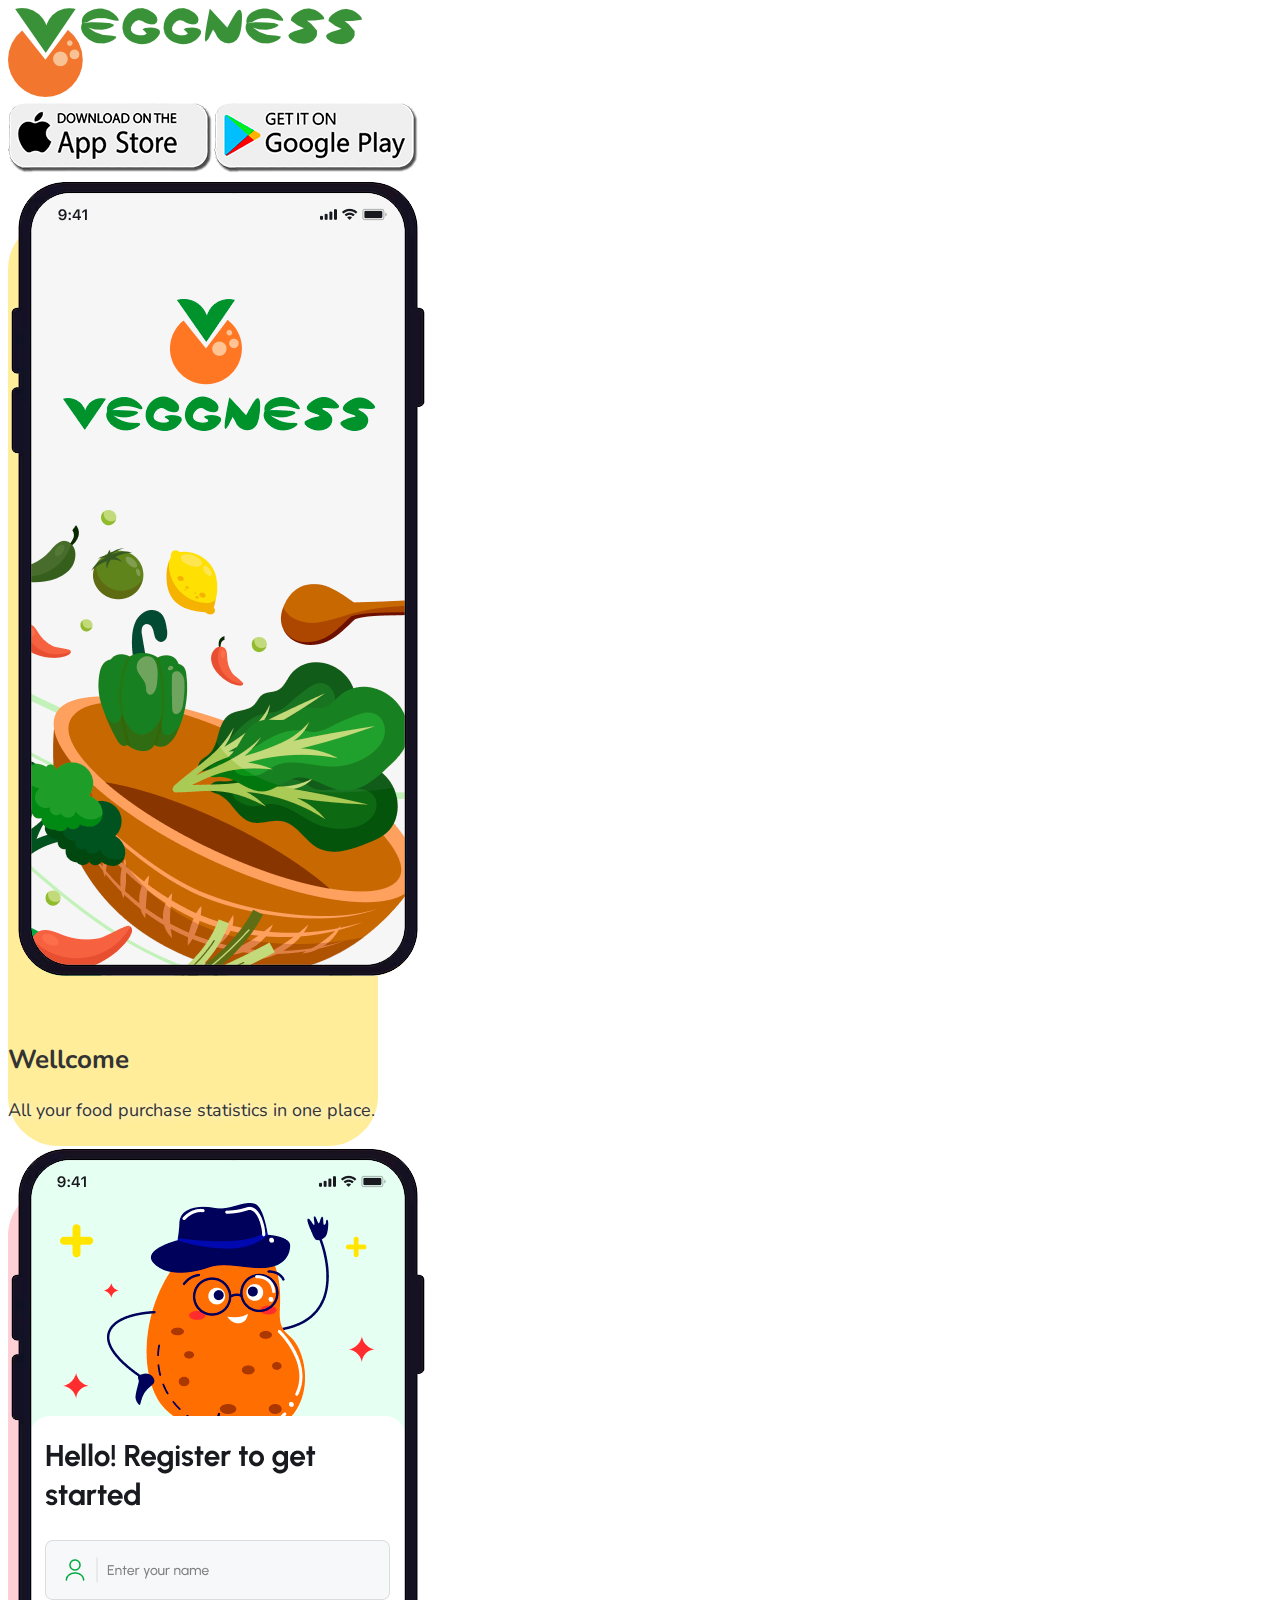
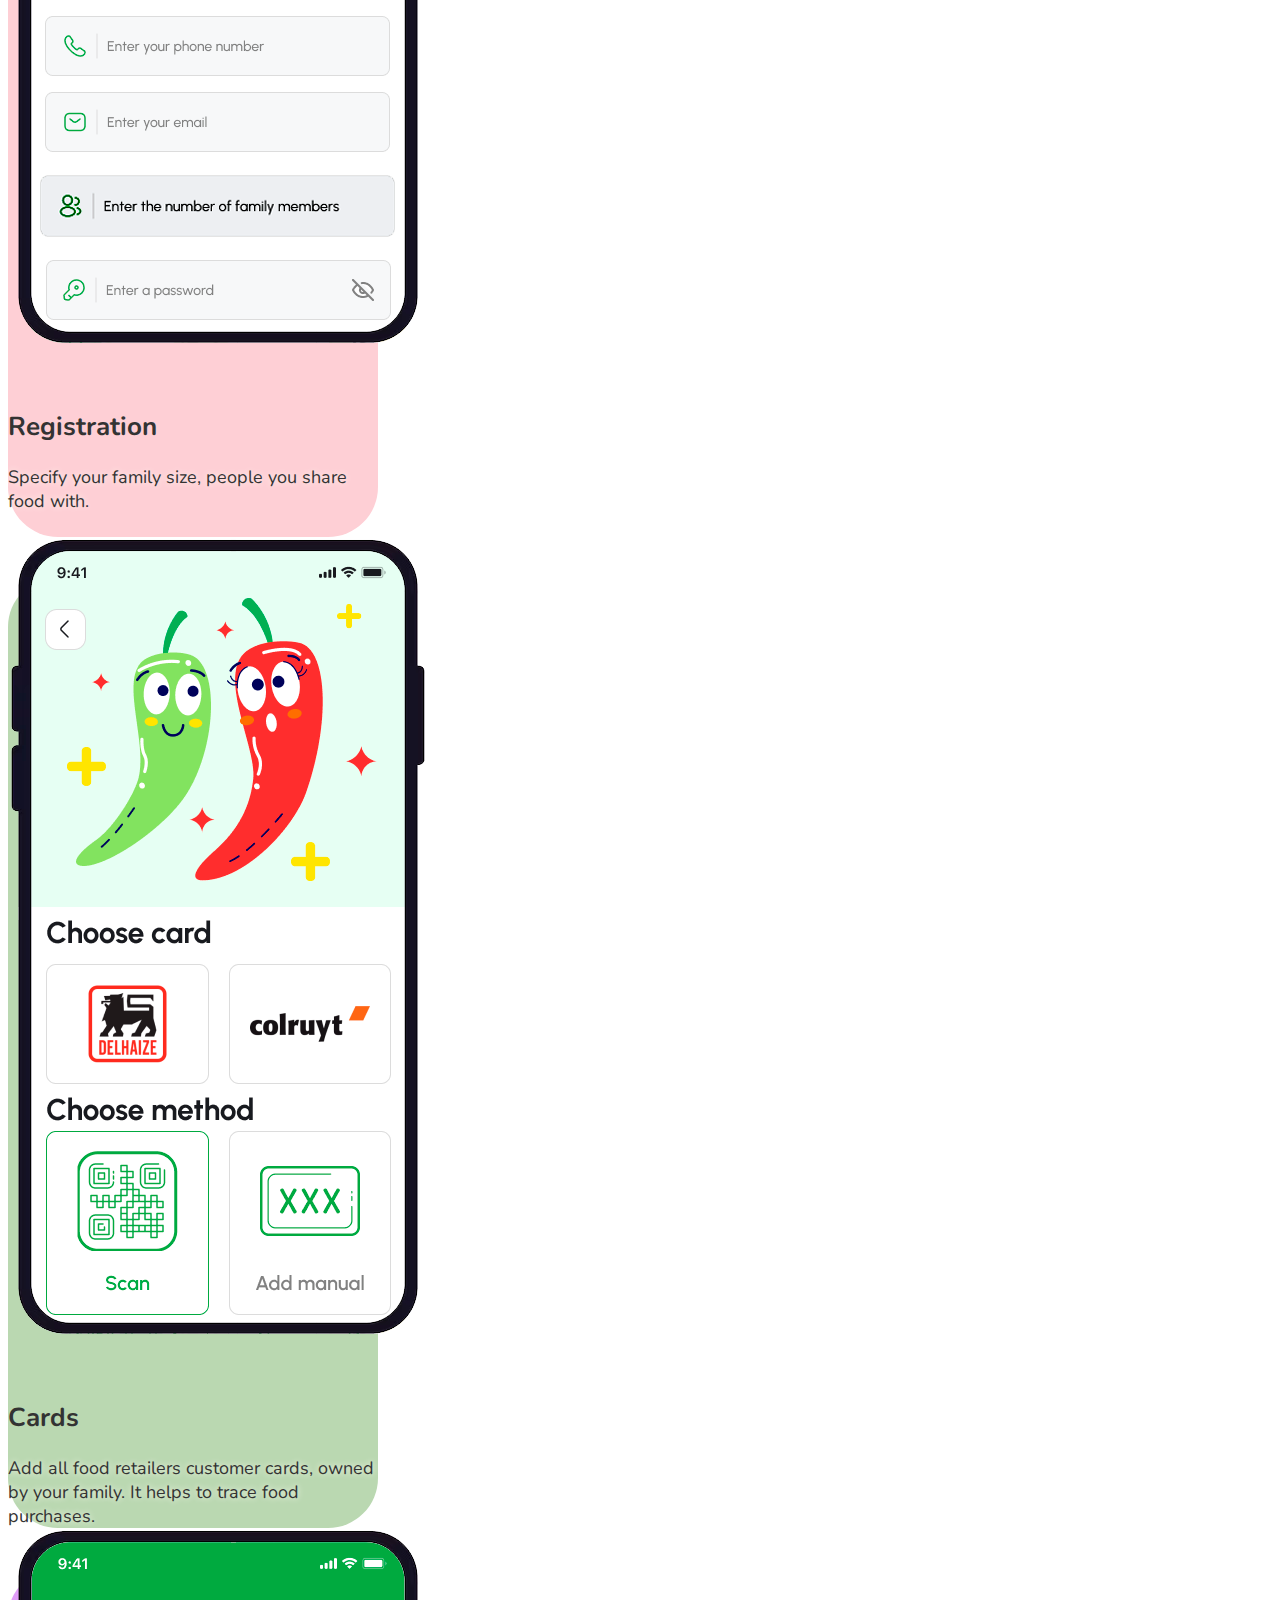
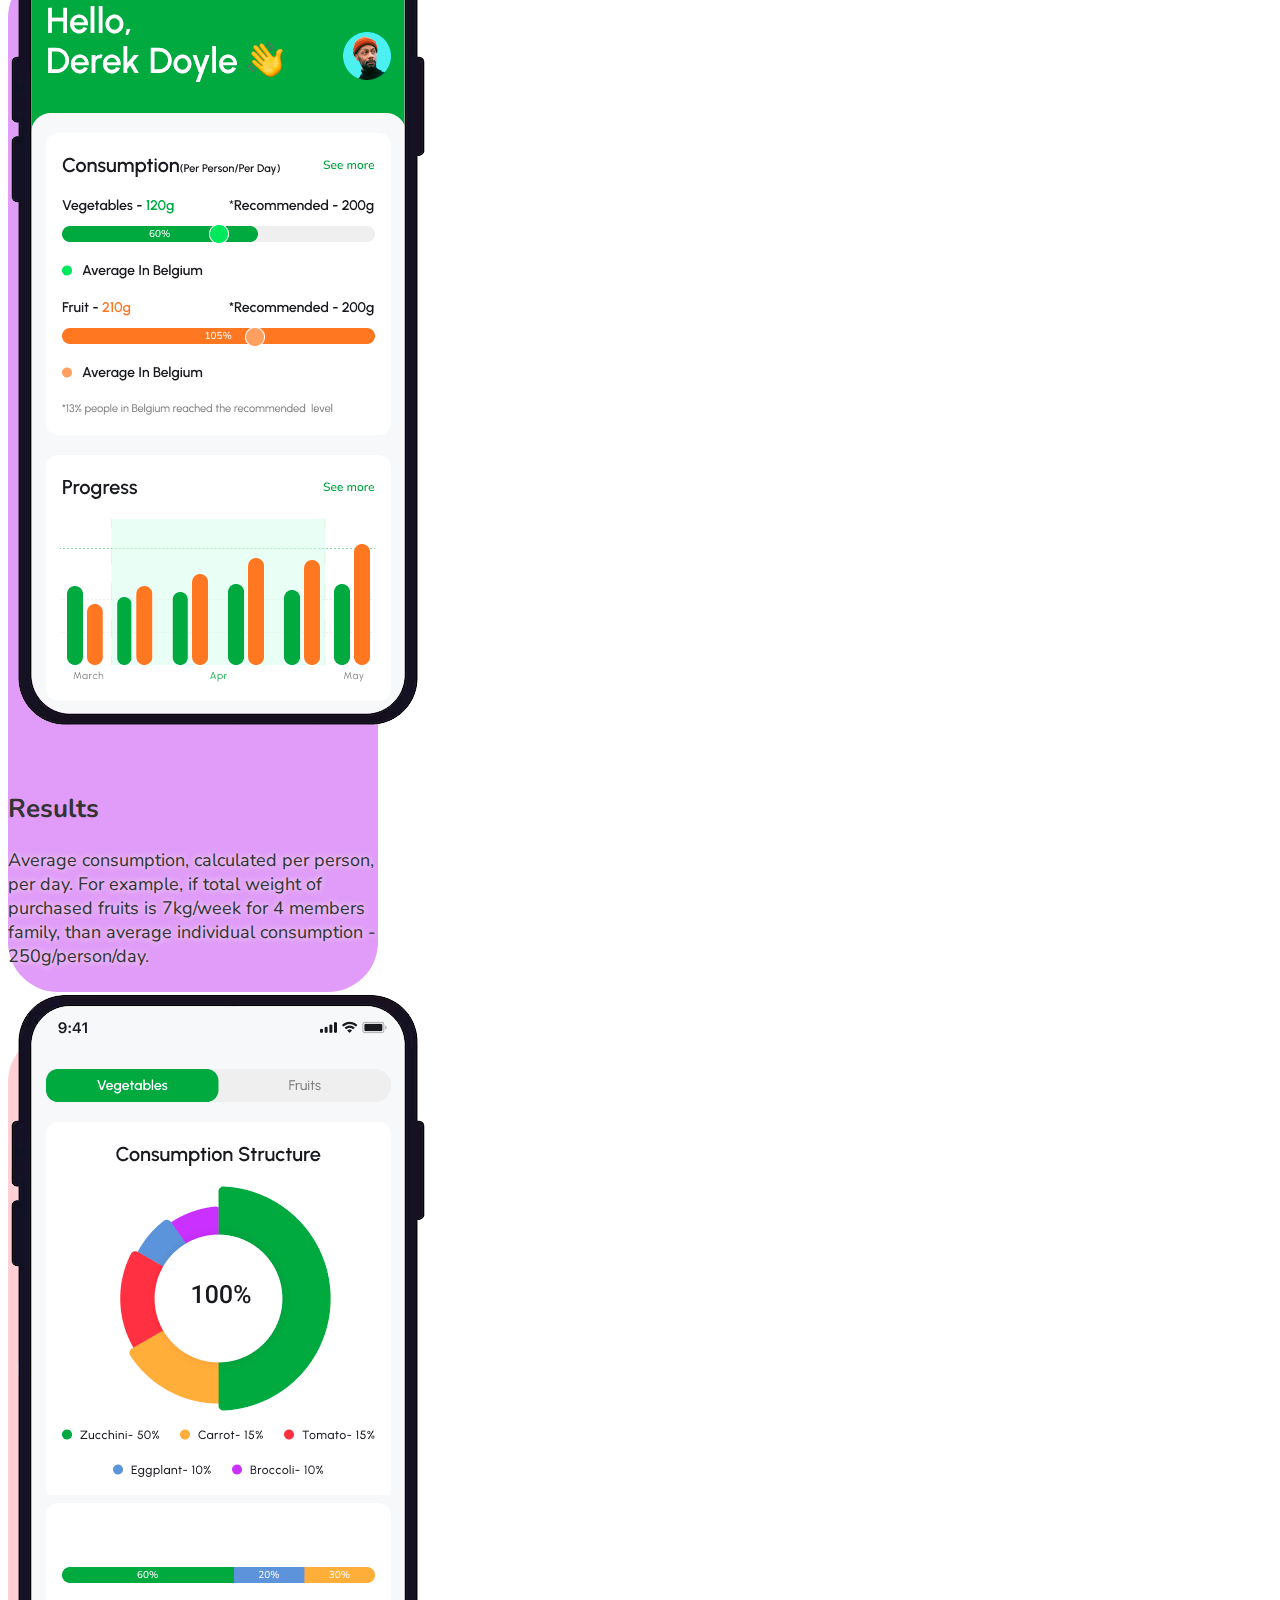
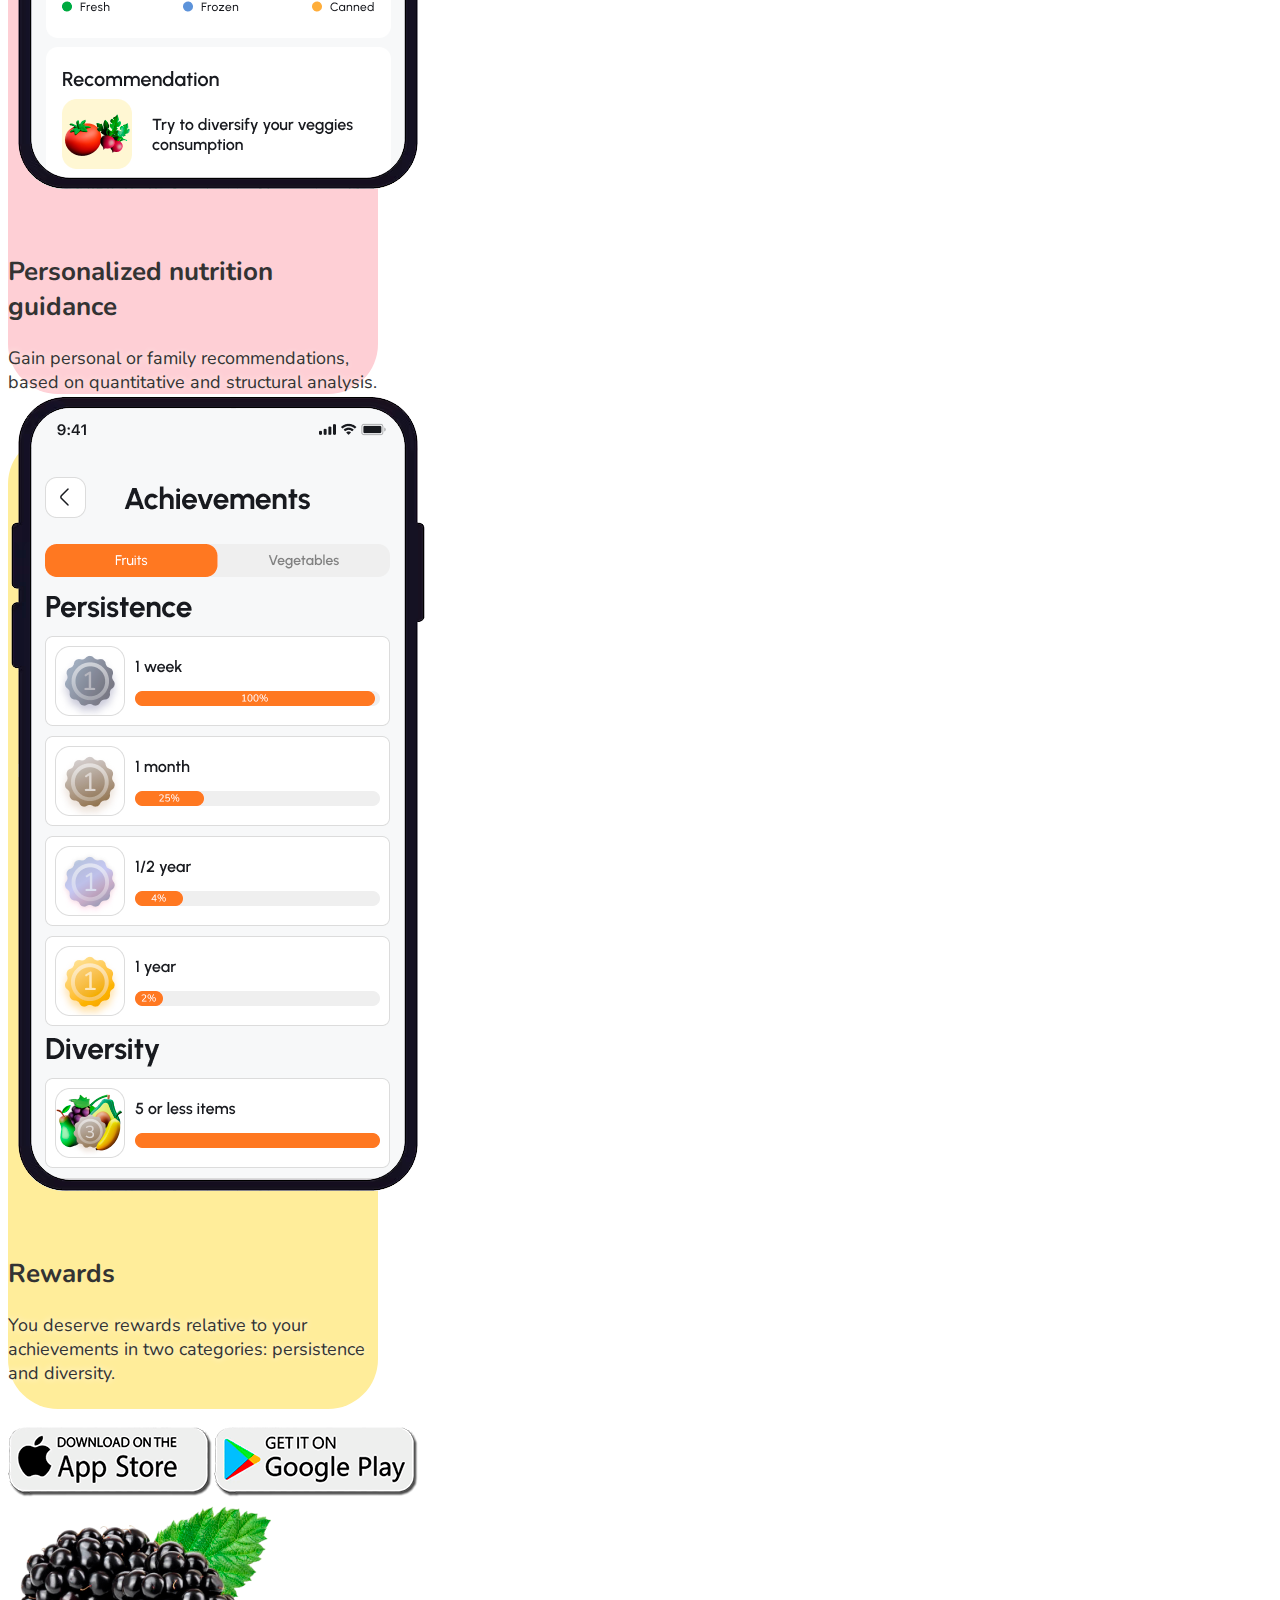
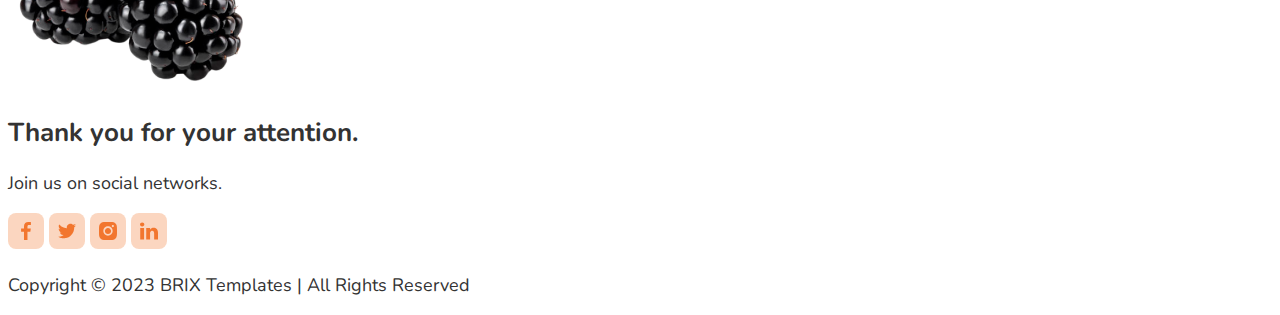
==== pages/application.html @ 11924442 "new images in app-page" ====
<!DOCTYPE html>
<html lang="en">

<head>
	<meta charset="utf-8">
	<meta http-equiv="X-UA-Compatible" content="IE=edge">
	<meta name="viewport" content="width=device-width, initial-scale=1.0">

	<title>FRUKTAL</title>

	<link href="https://cdn.jsdelivr.net/npm/bootstrap@5.2.3/dist/css/bootstrap.min.css" rel="stylesheet"
		integrity="sha384-rbsA2VBKQhggwzxH7pPCaAqO46MgnOM80zW1RWuH61DGLwZJEdK2Kadq2F9CUG65" crossorigin="anonymous">
	<link rel="stylesheet" type="text/css" href="../css/main.css">

	<link href="https://fonts.googleapis.com/css?family=Nunito" rel="stylesheet">
	<link href="https://fonts.googleapis.com/css2?family=Nunito:wght@400;700;800&display=swap" rel="stylesheet">

	<link type="Image/x-icon" href="../images/favicon.ico" rel="icon">
	<link rel="apple-touch-icon" sizes="57x57" href="images/appleTouchIcon/apple-touch-icon-57x57.png">
	<link rel="apple-touch-icon" sizes="60x60" href="images/appleTouchIcon/apple-touch-icon-60x60.png">
	<link rel="apple-touch-icon" sizes="72x72" href="images/appleTouchIcon/apple-touch-icon-72x72.png">
	<link rel="apple-touch-icon" sizes="76x76" href="images/appleTouchIcon/apple-touch-icon-76x76.png">
	<link rel="apple-touch-icon" sizes="114x114" href="images/appleTouchIcon/apple-touch-icon-114x114.png">
	<link rel="apple-touch-icon" sizes="120x120" href="images/appleTouchIcon/apple-touch-icon-120x120.png">
	<link rel="apple-touch-icon" sizes="144x144" href="images/appleTouchIcon/apple-touch-icon-144x144.png">
	<link rel="apple-touch-icon" sizes="152x152" href="images/appleTouchIcon/apple-touch-icon-152x152.png">

</head>

<body>
	<div class="container-xl text-center">
		<div class=" mt-3 mb-5">
			<div class="col-xs-12 col-md-6 offset-md-3">
				<img src="../images/0/LogoP.png" alt="VEGGNESS">
			</div>
		</div>
		<div class="container text-center my-3">
			<a href="#">
			  <picture>
				<img src="../images/7_yellow/link buttons_410.png" class="img-fluid" alt="fruktal">
			  </picture>
			</a>
		</div>
		<div class="d-block">
			<div class="row text-center justify-content-center">
			  <div class="col-md-12 col-xl-6">
				<div class="slide1 slidesSettings justify-content-center container-fluid slidesblockOffsetDown">
				  <img src="../images/13_appScreenshots/01_Title_420x800.png" class="img-fluid slideImgOffsetUp" alt="">
				  <h2><br>Wellcome</h2>
				  <p class="smallTextOnSlide">All your food purchase statistics in one place.<br>&nbsp;</p>
				</div>
			  </div>
			  <div class="col-md-12 col-xl-6">
				<div class="slide2 slidesSettings justify-content-center container-fluid slidesblockOffsetDown">
				  <img src="../images/13_appScreenshots/05_Register_420x800.png" class="img-fluid slideImgOffsetUp" alt="">
				  <h2><br>Registration</h2>
				  <p class="smallTextOnSlide">Specify your family size, people you share food with.<br>&nbsp;</p>
				</div>
			  </div>
			  <div class="col-md-12 col-xl-6">
				<div class="slide2a slidesSettings justify-content-center container-fluid slidesblockOffsetDown">
				  <img src="../images/13_appScreenshots/07_Choose_card_420x800.png" class="img-fluid slideImgOffsetUp" alt="">
				  <h2><br>Cards</h2>
				  <p class="smallTextOnSlide">Add all food retailers customer cards, owned by your family. It helps to trace food purchases.</p>
				</div>
			  </div>
			  <div class="col-md-12 col-xl-6">
				<div class="slide3 slidesSettings justify-content-center container-fluid slidesblockOffsetDown">
				  <img src="../images/13_appScreenshots/02_Main_420x800.png" class="img-fluid slideImgOffsetUp" alt="">
				  <h2><br>Results</h2>
				  <p class="smallTextOnSlide">Average consumption, calculated per person, per day. For example, if total weight of purchased fruits is 7kg/week for 4 members family, than average individual consumption - 250g/person/day.<br>&nbsp;</p>
				</div>
			  </div>
			  <div class="col-md-12 col-xl-6">
				<div class="slide2 slidesSettings justify-content-center container-fluid slidesblockOffsetDown">
				  <img src="../images/13_appScreenshots/08_Structure_420x800.png" class="img-fluid slideImgOffsetUp" alt="">
				  <h2><br>Personalized nutrition guidance</h2>
				  <p class="smallTextOnSlide">Gain personal or family recommendations, based on quantitative and structural analysis.</p>
				</div>
			  </div>
			  <div class="col-md-12 col-xl-6">
				<div class="slide1 slidesSettings justify-content-center container-fluid slidesblockOffsetDown">
				  <img src="../images/13_appScreenshots/09_Achievments_420x800.png" class="img-fluid slideImgOffsetUp" alt="">
				  <h2><br>Rewards</h2>
				  <p class="smallTextOnSlide">You deserve rewards relative to your achievements in two categories: persistence and diversity.<br>&nbsp;</p>
				</div>
			  </div>
			</div>
		</div>

		<div class="container text-center my-5">
			<a href="#">
			  <picture>
				<img src="../images/7_yellow/link buttons_410.png" class="img-fluid" alt="fruktal">
			  </picture>
			</a>
		</div>
        
		<div class="row m-5">
			<div class="col-xs-12 col-md-3 offset-md-2 text-md-end">
				<img src="../images/2/slide_3.png" class="img-fluid" alt="">
			</div>
			<div class="col-xs-12 col-md-7 text-md-start">
				<div class="my-2">
					<h2>Thank you for your attention.</h2>
				</div>
				<p>Join us on social networks.</p>
				<div class="d-grid gap-4 d-flex">
					<a href="#"> <img src="../images/footer/socialMediaIcons/Facebook.svg" alt="Facebook"></a>
					<a href="#"> <img src="../images/footer/socialMediaIcons/Twitter.svg" alt="Twitter"></a>
					<a href="#"> <img src="../images/footer/socialMediaIcons/Instagram.svg" alt="Instagram"></a>
					<a href="#"> <img src="../images/footer/socialMediaIcons/LinkedIn.svg" alt="LinkedIn"></a>
				</div>
			</div>
		</div>

		<footer class="border-top">
			<p class="text-muted mt-3">Copyright&nbsp;&copy;&nbsp;2023&nbsp;BRIX&nbsp;Templates |
				All&nbsp;Rights&nbsp;Reserved</p>
		</footer>

	</div>
	<script src="https://cdn.jsdelivr.net/npm/bootstrap@5.2.3/dist/js/bootstrap.bundle.min.js"
		integrity="sha384-kenU1KFdBIe4zVF0s0G1M5b4hcpxyD9F7jL+jjXkk+Q2h455rYXK/7HAuoJl+0I4"
		crossorigin="anonymous"></script>
</body>

</html>
---- css/main.css ----
:root {
    --backg-color: #FFFFFF; /*#FAF8EE*/
    --orang-color: #F2762E;
    --black-color: #242426;
    --white-color: #FFFFFF;
    --green-color: #399238;
    --muted-color: #333333;
}

BODY {
    color: var(--muted-color);
    font-family: 'Nunito', sans-serif;
    font-weight: 400;
    font-size: 18px;
    background-color: var(--backg-color);
    -webkit-font-smoothing: antialiased;
    -webkit-overflow-scrolling: touch;
}


.anchorBlock {
    height: 70px;
}

.navbar-toggler,
.navbar-toggler:active.focus,
.navbar-toggler:active:focus,
.navbar-toggler:focus {
    border: 0;
    outline: 0 !important;
    outline-color: transparent !important;
    outline-width: 0 !important;
    outline-style: none !important;
    box-shadow: 0 0 0 0 rgba(0, 123, 255, 0) !important;
}

.navbar-nav,
.container-fluid {
    align-items: center;
}

.nav-link {
    margin: 0px 10px;
}

.btn-mainMenu {
    margin-top: 8px;
    font-weight: 700;
    font-size: 18px;
    line-height: 30px;
    color: var(--white-color);
    width: 90px;
    height: 42px;
    background-color: var(--orang-color);
    border: 0;
    box-shadow: 0px 4px 4px rgba(0, 0, 0, 0.25);
    border-radius: 34px;
}

.btn-orangLight {
    font-weight: 700;
    font-size: 18px;
    line-height: 36px;
    color: var(--white-color);
    width: 116px;
    height: 48px;
    background-color: var(--orang-color);
    border: 0;
    box-shadow: 0px 4px 25px rgba(242, 118, 46, 0.5);
    border-radius: 34px;
}

.btn-orangLight:hover,
.btn-orangLight:focus,
.btn-mainMenu:hover,
.btn-mainMenu:focus {
    color: var(--black-color);
    background-color: var(--orang-color);
}

.whiteGradient {
    background-color: var(--backg-color);
    background: linear-gradient(to top, var(--backg-color) 0%, var(--white-color) 60%, var(--backg-color) 100%);
}

h1 {
    font-size: 35px;
    font-weight: 700;
    line-height: 100%;
    text-shadow: 0px 4px 4px rgba(0, 0, 0, 0.25);
}

@media (min-width: 576px) {
    h1 {
        font-size: 60px;
    }
}

h2 {
    width: 100%;
    font-weight: 700;
    font-size: 26px;
}

.size_h2 {
    width: 100%;
    font-weight: 700;
    font-size: 26px;
}

.slide1 {
    background-color: #ffed9a;
}

.slide2 {
    background-color: #fecfd5;
}

.slide2a {
    background-color: #bad8b1;
}

.slide3 {
    background-color: #e09cf8;
}

.slidesSettings {
    width: 370px;
    border-radius: 50px;
}

.slideImgOffsetUp {
    margin-top: -40px;
}

.slidesblockOffsetDown {
    margin-top: 40px;
}

.minMargin {
    margin-top: -10px;
}

.carousel-caption {
    font-weight: 700;
    font-size: 14px;

    line-height: 100%;
    color: var(--black-color);
    padding-top: 186px;
}

.orang {
    font-size: 36px;
    font-weight: 700;
    color: var(--orang-color);
    text-shadow: none;
}

@media (min-width: 1200px) {
    .orang {
        font-size: 28px;
    }

    #blockWithPersents {
        background-image: url(../images/3/leaf_shadow.png);
        background-repeat: no-repeat;
    }
}

.white {
    color: var(--white-color);
}

.bullet {
    font-size: 26px !important;
}

#green-txt {
    
    color: var(--white-color);
    background-color: var(--green-color); 
    
    border-radius: 40px;
    margin-left: 2px;
    margin-right: 2px;
    padding-left: 20px;
}

.green_imgMoveUp {
    margin-top: -70px;
}

.topOffset_bigPlate {
    margin-top: -90px;
}

#yellow-block {
    color: var(--white-color);
    background-color: var(--orang-color);
    border-radius: 40px;
    margin-left: 2px;
    margin-right: 2px;
    margin-top: 100px;
}

.yellow_imgMoveUp {
    margin-top: -100px;
}

.startHDG {
    margin-left: -50px;
}

.spaceHDG {
    padding-left: 52px;
}

.orangText {
    color: var(--orang-color);
}

.accordion-item {

    background-color: var(--backg-color) !important;
}

.accordion-body {
    border-bottom-left-radius: 35px !important;
    border-bottom-right-radius: 35px !important;
    background-color: var(--orang-color) !important;
    border: none;
}

.s-btn {
    border-top-left-radius: 35px !important;
    border-top-right-radius: 35px !important;
    background-color: var(--orang-color) !important;
}

.s-btn.collapsed {
    border-bottom-left-radius: 35px !important;
    border-bottom-right-radius: 35px !important;
    background-color: var(--backg-color) !important;
    color: rgba(0, 0, 0, 0.25) !important;
    border: 2px solid !important;
    border-color: var(--orang-color) !important;
}

.s-btn.collapsed>p {
    color: var(--black-color) !important;
}

.s-btn.active {
    border-color: var(--orang-color) !important;
}

.accordion-button:not(.collapsed)::after {
    width: 60px;
    height: 60px;
    background-image: url(../images/10_question/minus.png);
    background-size: 60px;
}

.accordion-button.collapsed::after {
    width: 60px;
    height: 60px;
    background-image: url(../images/10_question/plus.png);
    background-size: 60px;
}

.accordion {
    --bs-accordion-border-color: var(--orang-color);
    --bs-accordion-btn-focus-box-shadow: 0 0 0 0 rgba(13, 110, 253, 0.25);
    color: var(--white-color) !important;
}

.modal-content {
    background-color: var(--backg-color);
}

.smallTextOnSlide {
    text-shadow: 0px 0px 6px rgb(250, 248, 238);
}

figcaption {
    color: var(--backg-color);
}
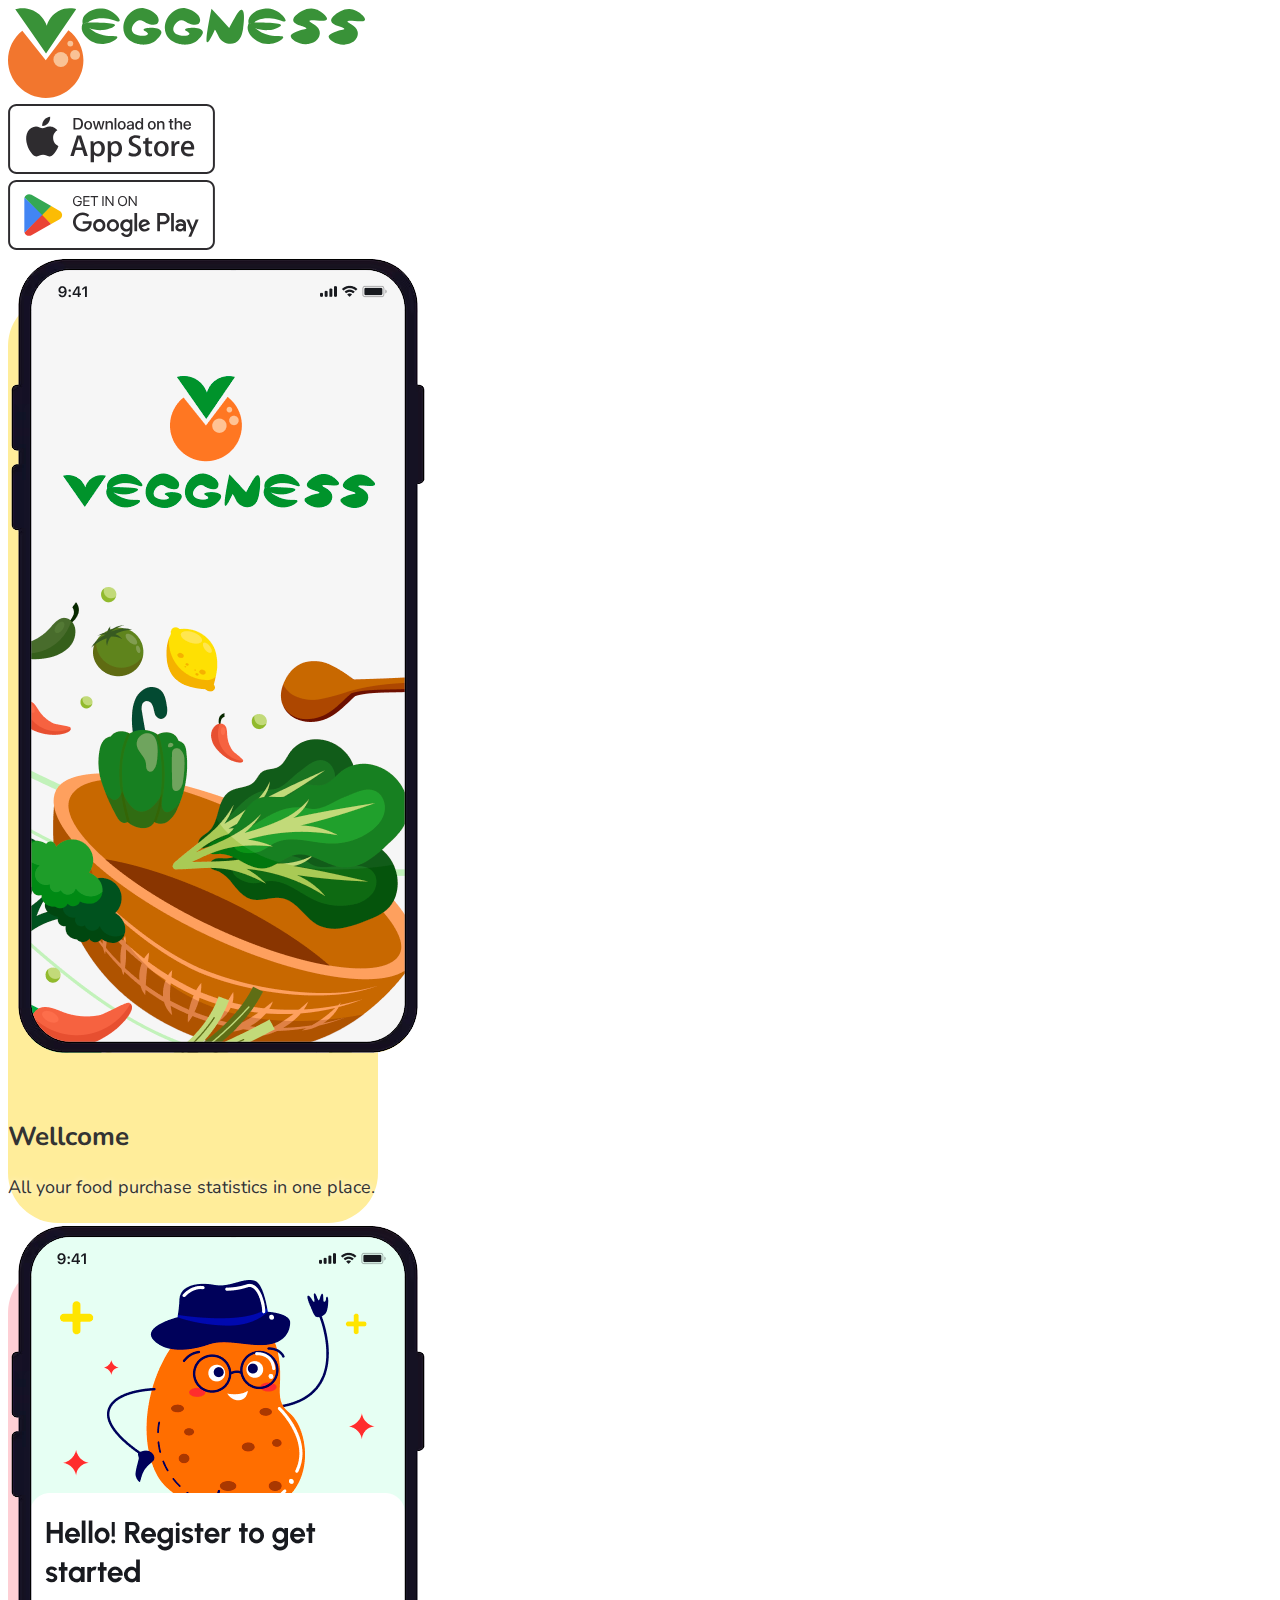
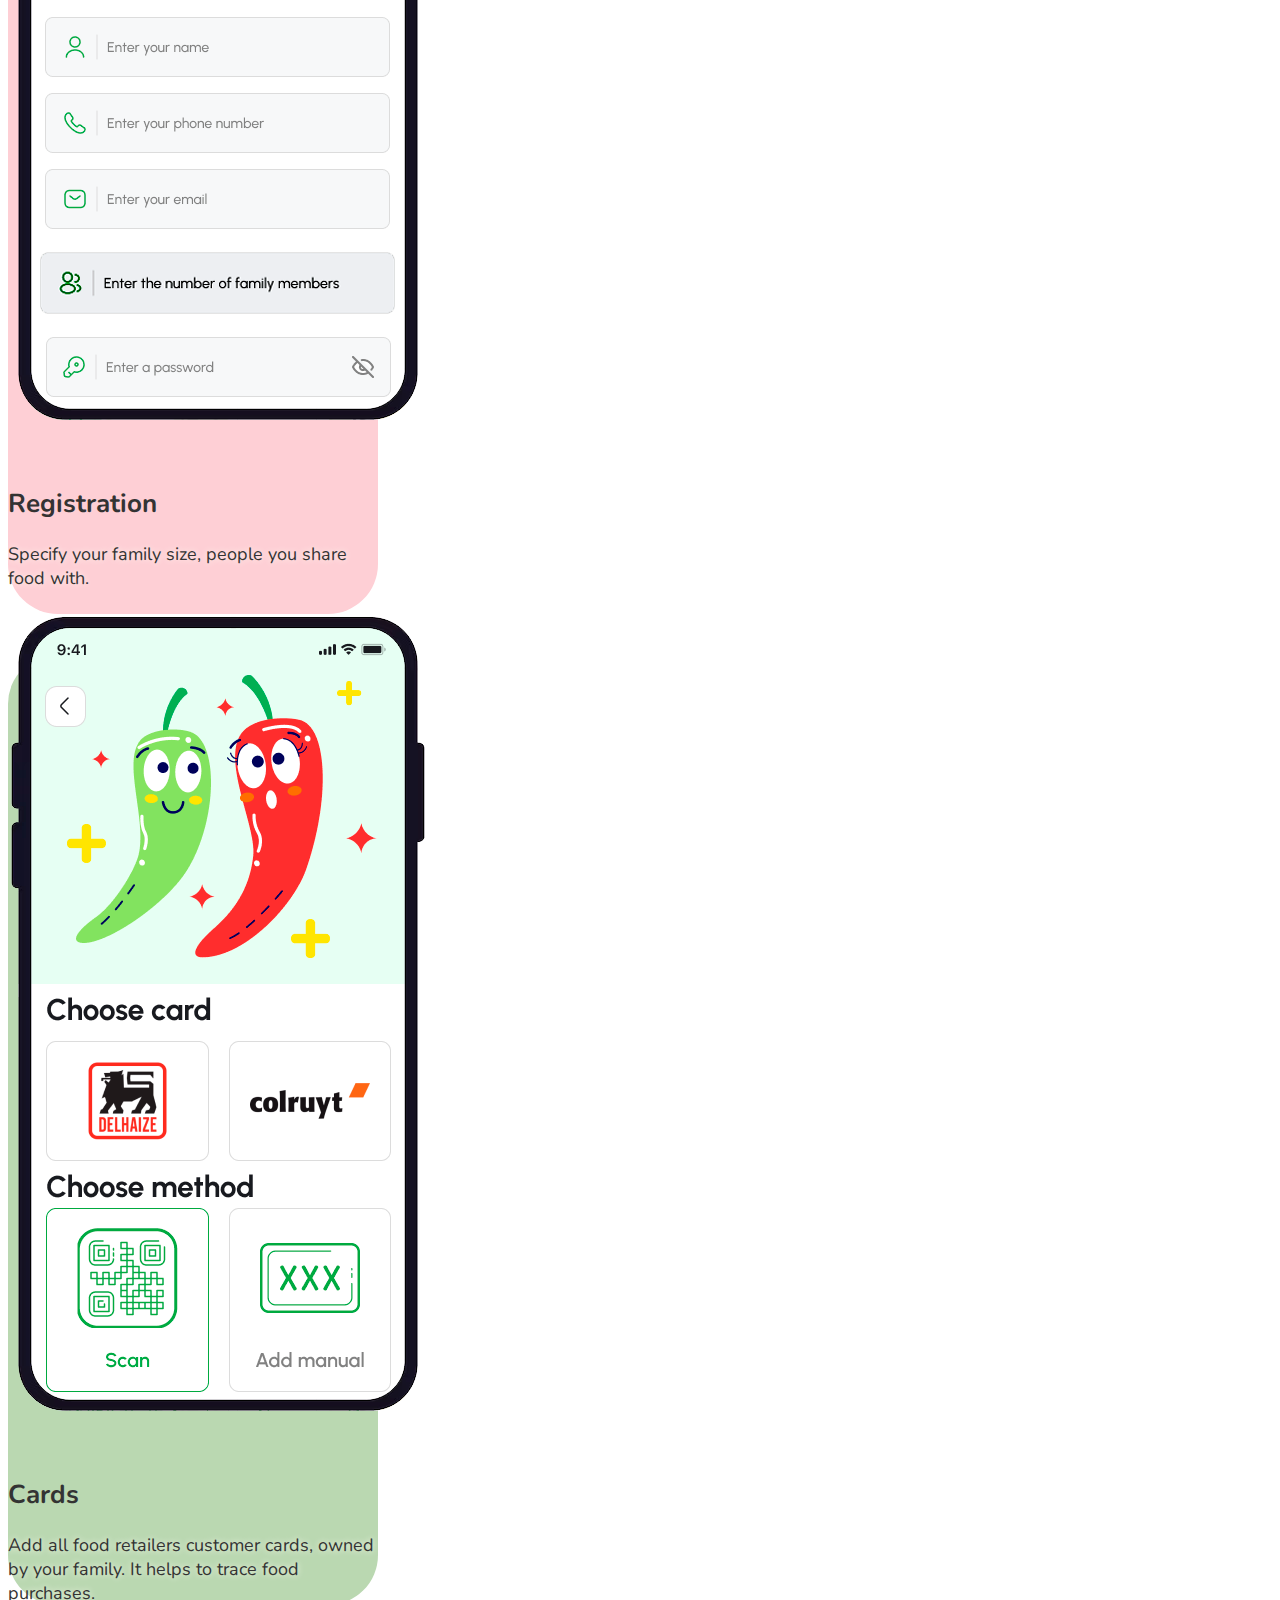
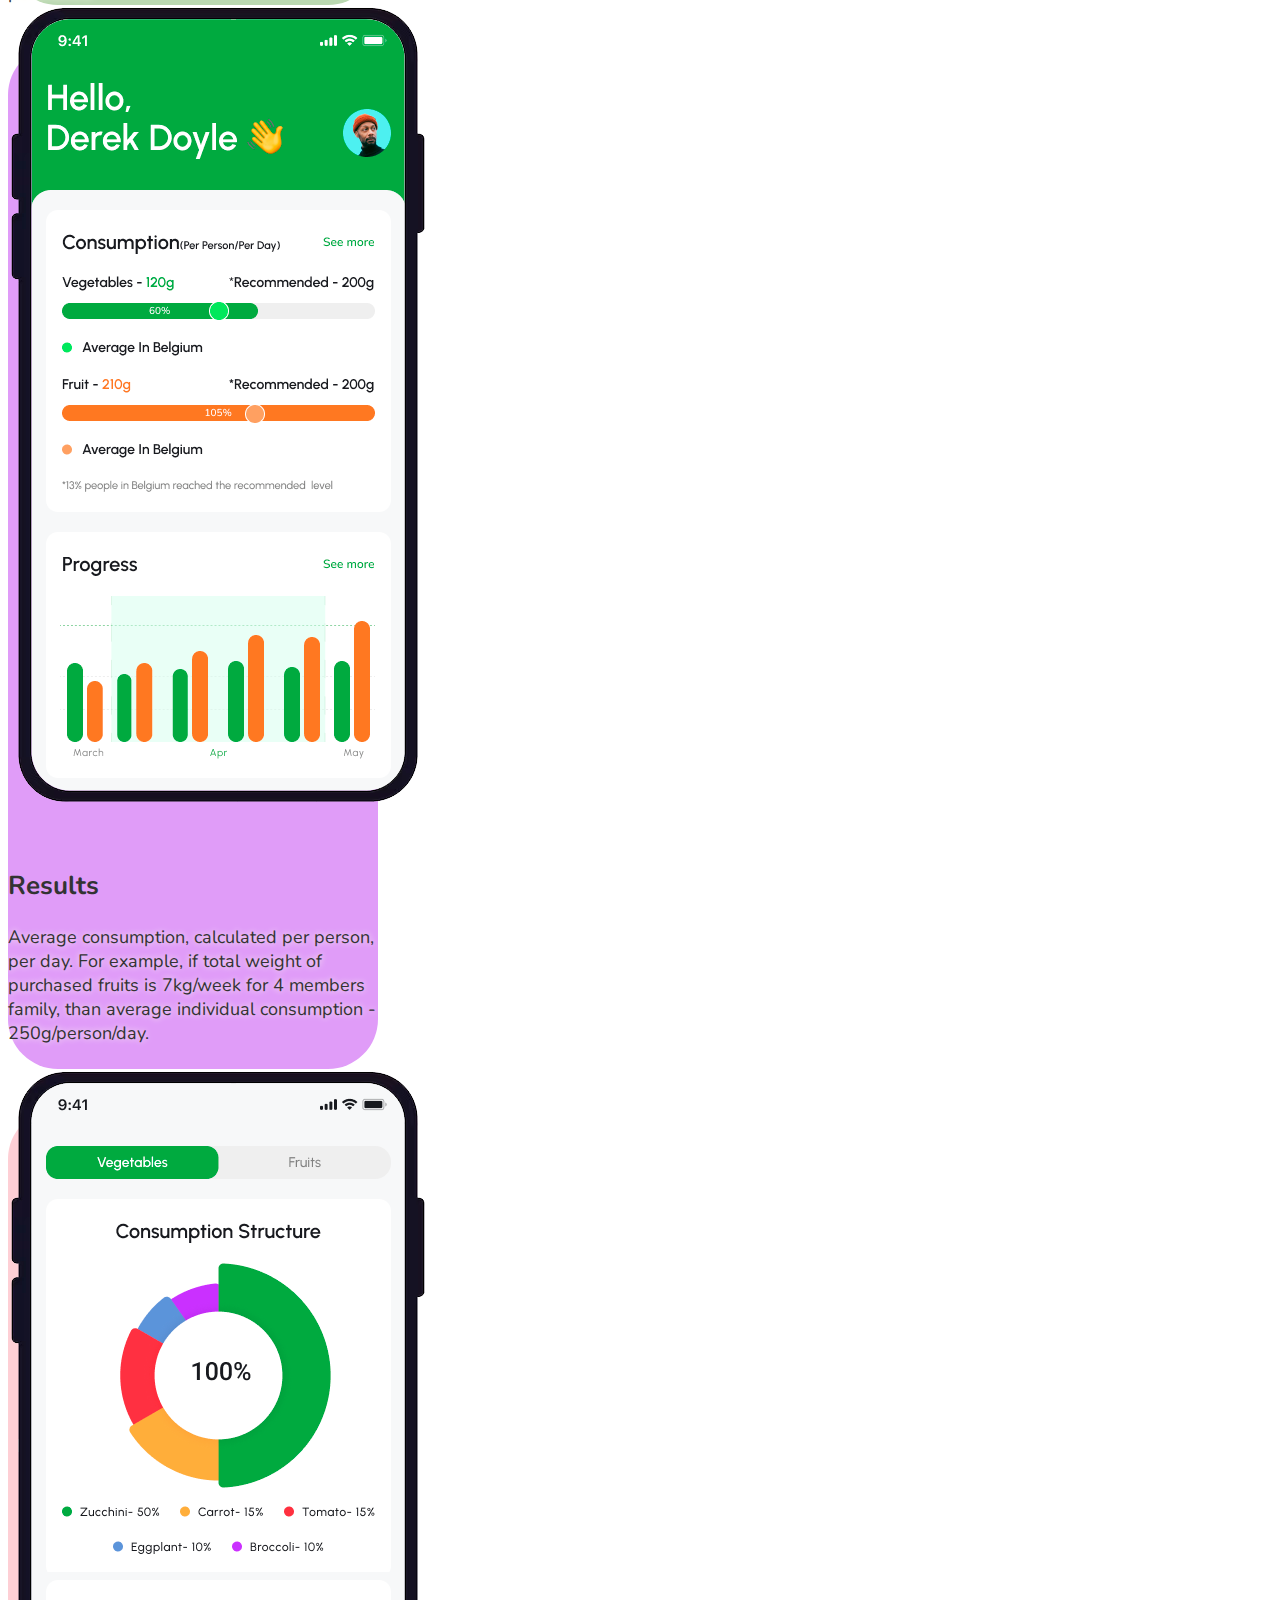
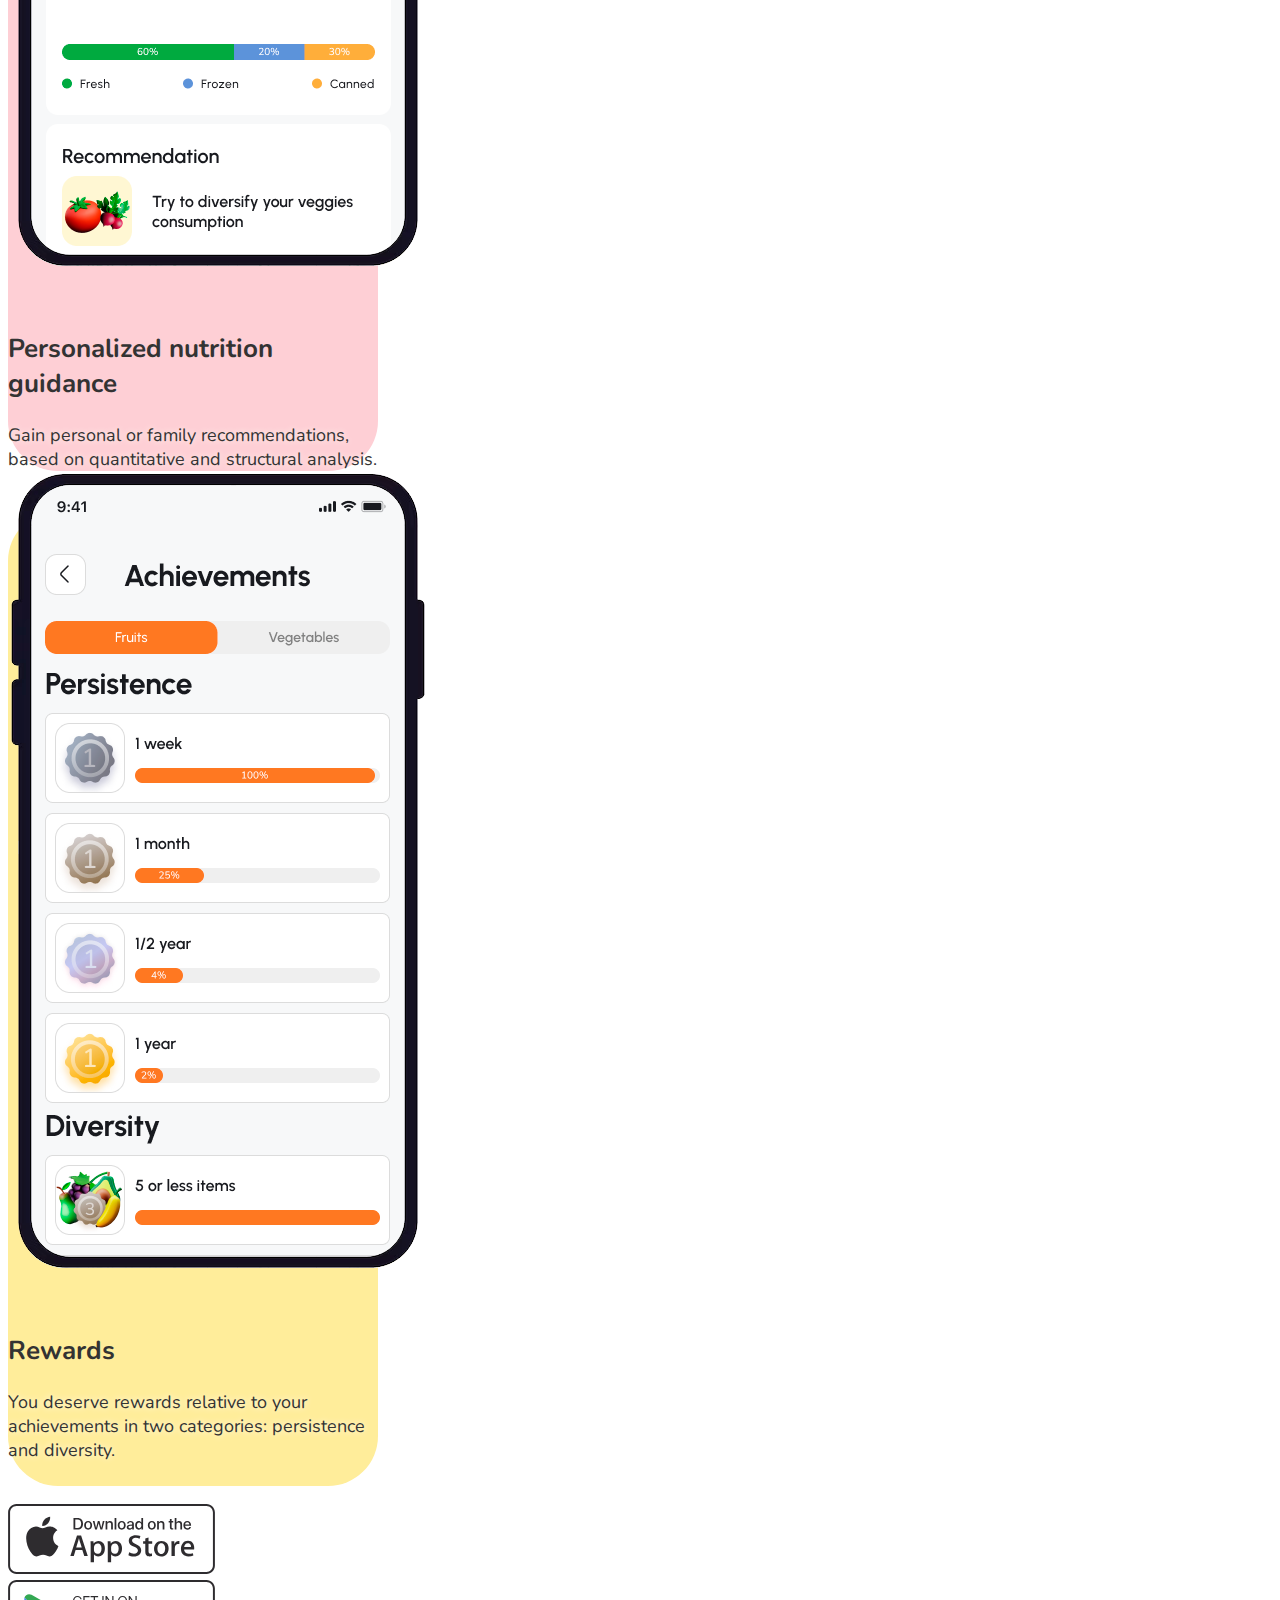
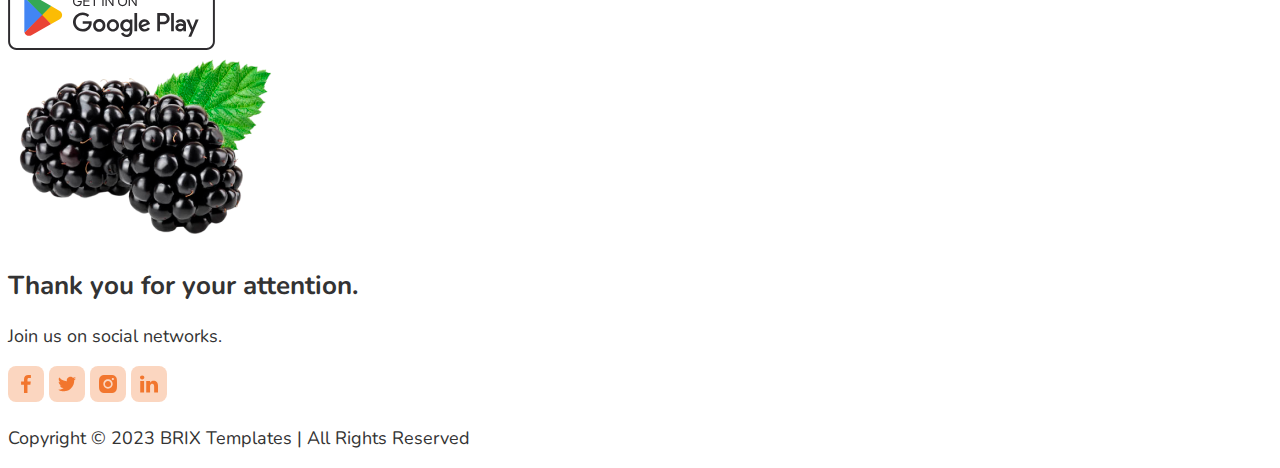
==== commit d13da386: "vectors buttons" ====
--- a/pages/application.html
+++ b/pages/application.html
@@ -31,15 +31,25 @@
 	<div class="container-xl text-center">
 		<div class=" mt-3 mb-5">
 			<div class="col-xs-12 col-md-6 offset-md-3">
-				<img src="../images/0/LogoP.png" alt="VEGGNESS">
+				<img src="../images/0/LogoH90.svg" alt="VEGGNESS">
 			</div>
 		</div>
-		<div class="container text-center my-3">
-			<a href="#">
-			  <picture>
-				<img src="../images/7_yellow/link buttons_410.png" class="img-fluid" alt="fruktal">
-			  </picture>
-			</a>
+		
+		<div class="row my-4">
+			<div class="col-6 text-end">
+				<a href="https://www.apple.com/app-store/" target="_blank">
+					<picture>
+						<img src="../images/13_appScreenshots/link buttons_AppStore.svg" class="img-fluid" alt="https://www.apple.com/app-store/">
+					</picture>
+				</a>
+			</div>
+			<div class="col-6 text-start">
+				<a href="https://play.google.com" target="_blank">
+					<picture>
+					<img src="../images/13_appScreenshots/link buttons_GooglePlay.svg" class="img-fluid" alt="https://play.google.com">
+					</picture>
+				</a>
+			</div>
 		</div>
 		<div class="d-block">
 			<div class="row text-center justify-content-center">
@@ -88,12 +98,21 @@
 			</div>
 		</div>
 
-		<div class="container text-center my-5">
-			<a href="#">
-			  <picture>
-				<img src="../images/7_yellow/link buttons_410.png" class="img-fluid" alt="fruktal">
-			  </picture>
-			</a>
+		<div class="row my-3">
+			<div class="col-6 text-end">
+				<a href="https://www.apple.com/app-store/" target="_blank">
+					<picture>
+						<img src="../images/13_appScreenshots/link buttons_AppStore.svg" class="img-fluid" alt="https://www.apple.com/app-store/">
+					</picture>
+				</a>
+			</div>
+			<div class="col-6 text-start">
+				<a href="https://play.google.com" target="_blank">
+					<picture>
+					<img src="../images/13_appScreenshots/link buttons_GooglePlay.svg" class="img-fluid" alt="https://play.google.com">
+					</picture>
+				</a>
+			</div>
 		</div>
         
 		<div class="row m-5">
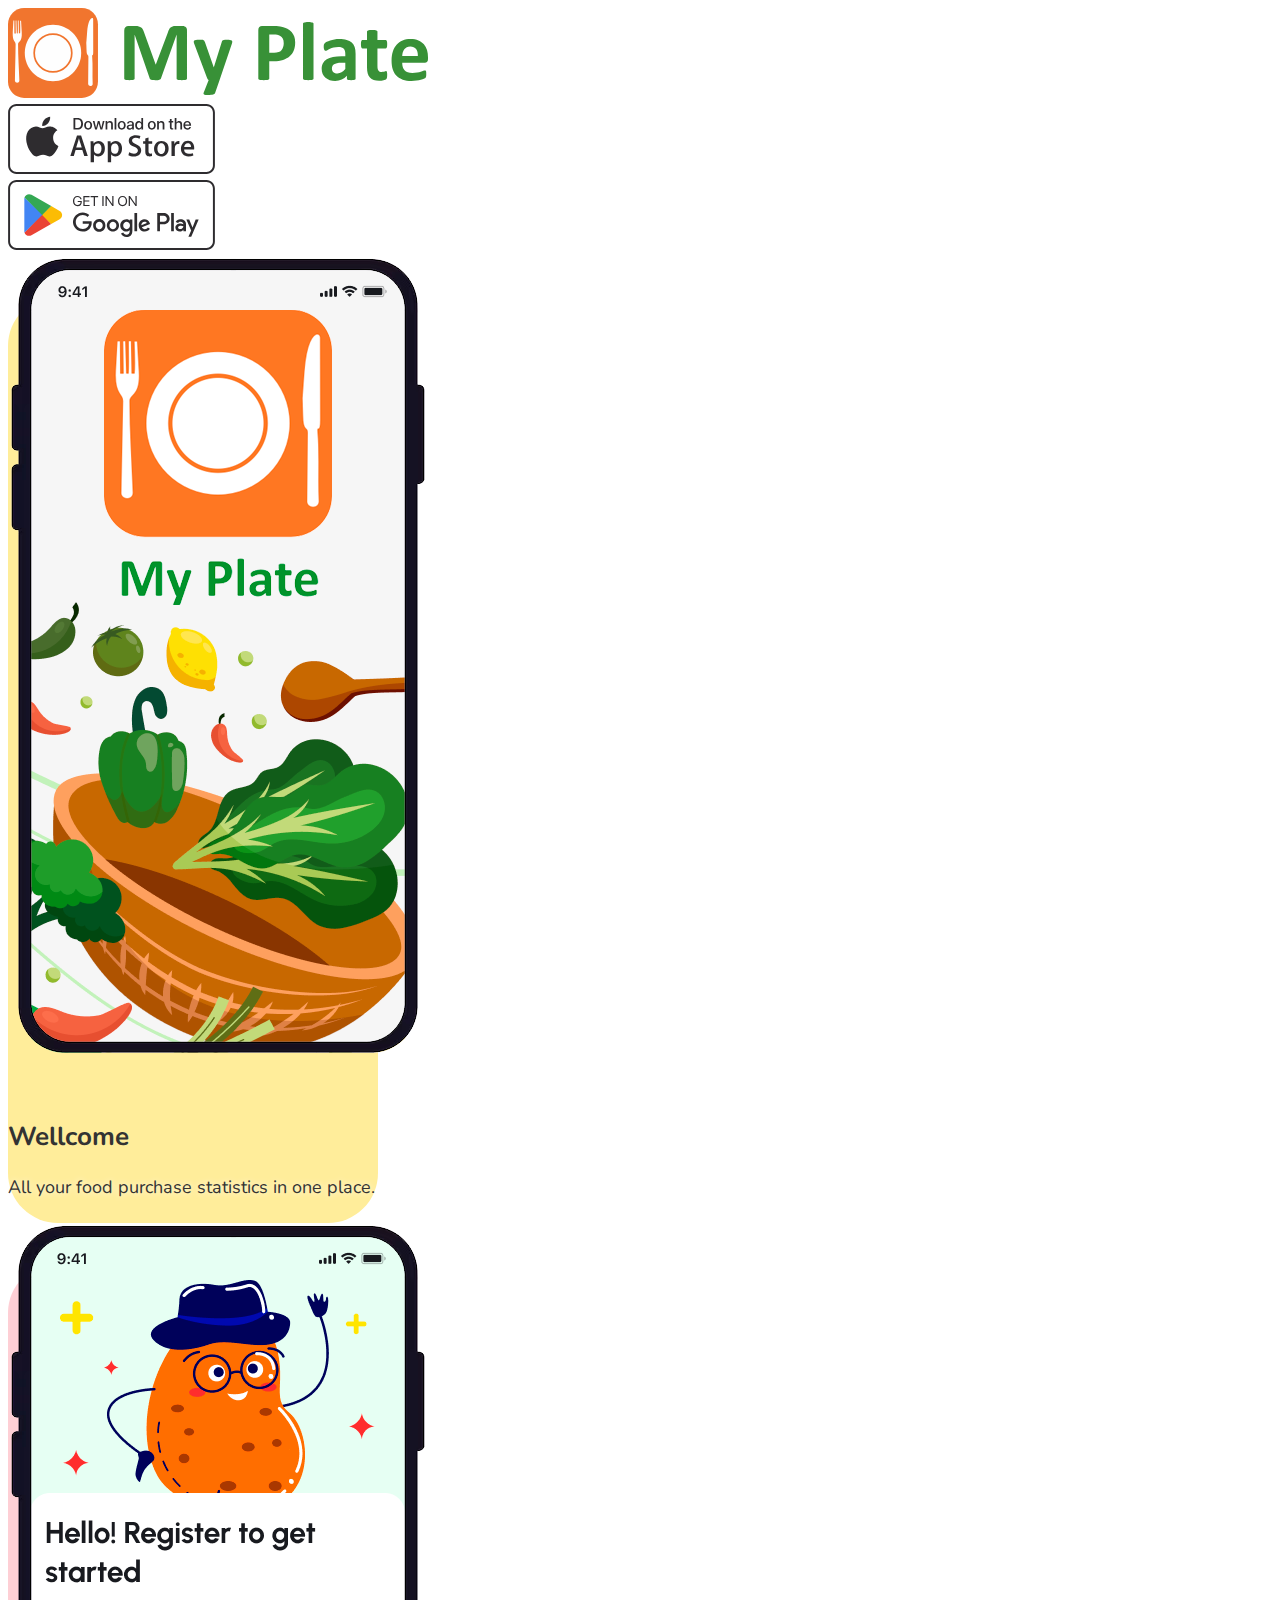
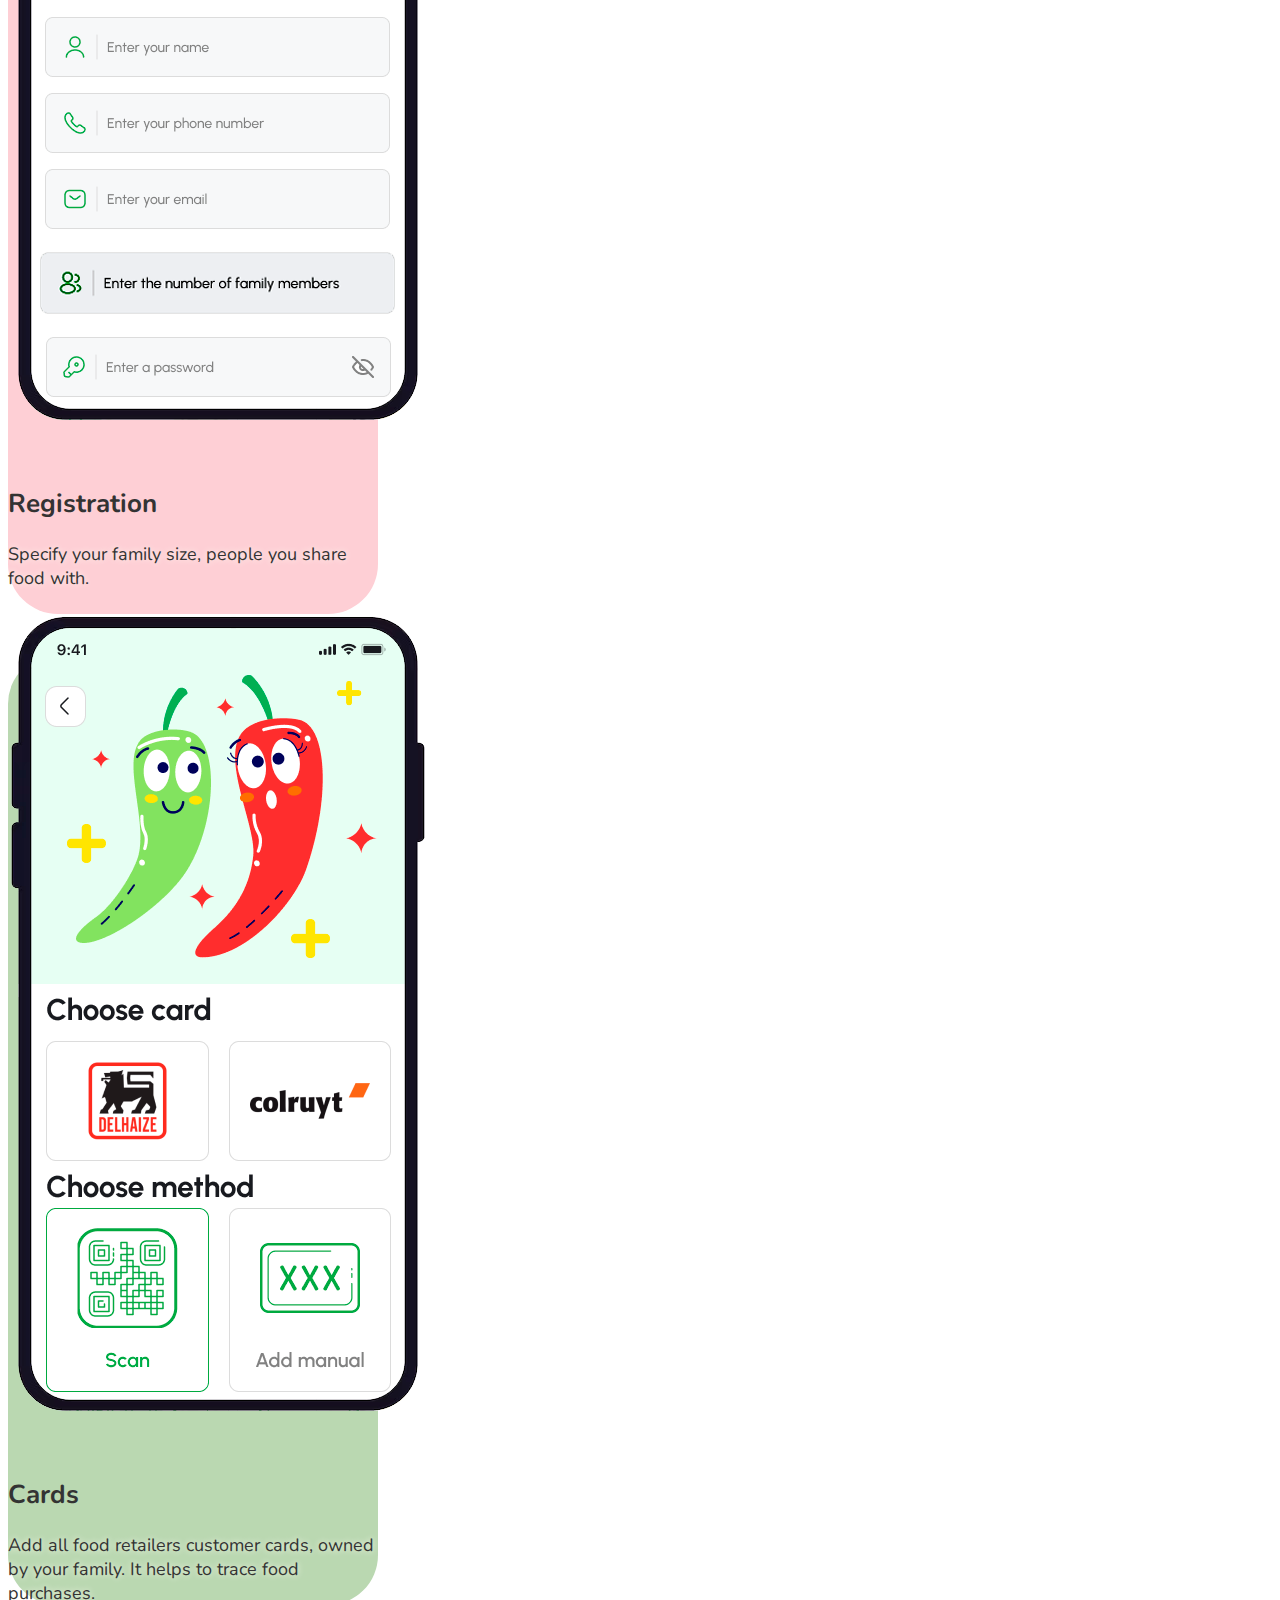
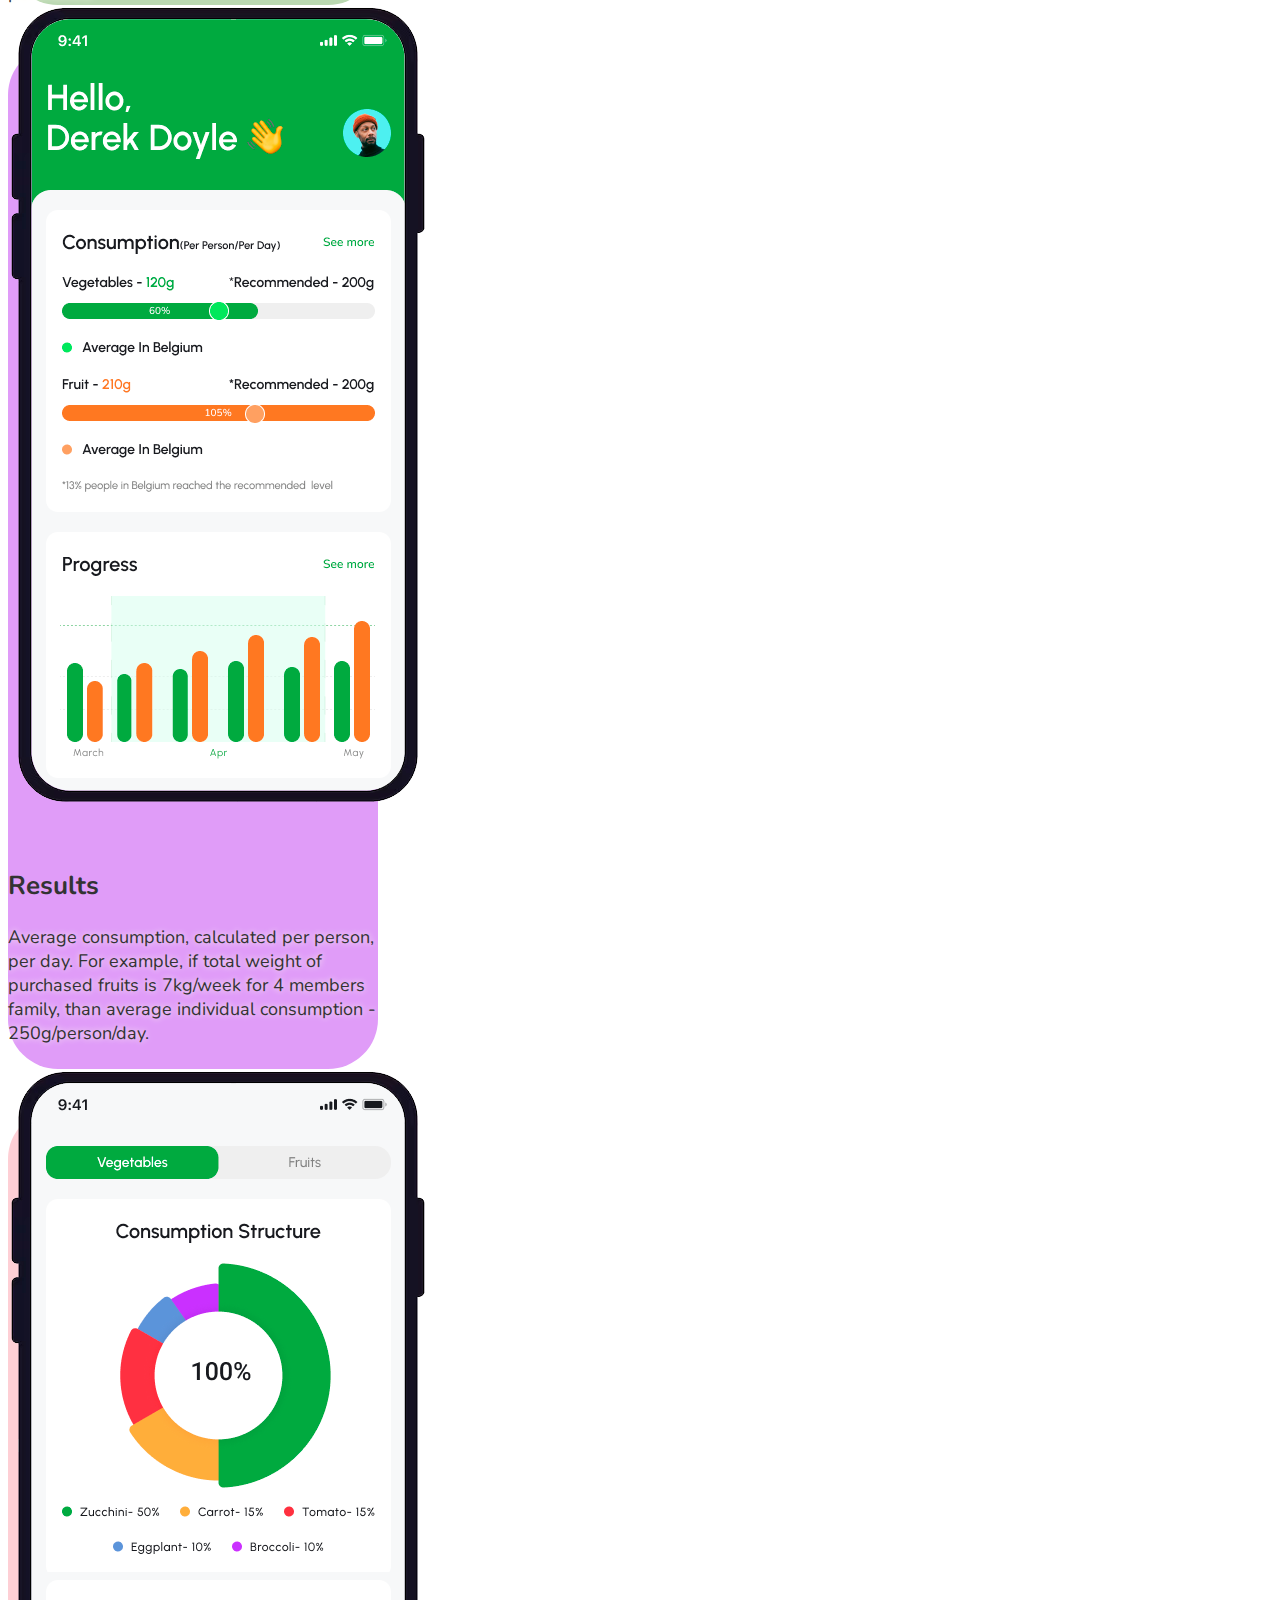
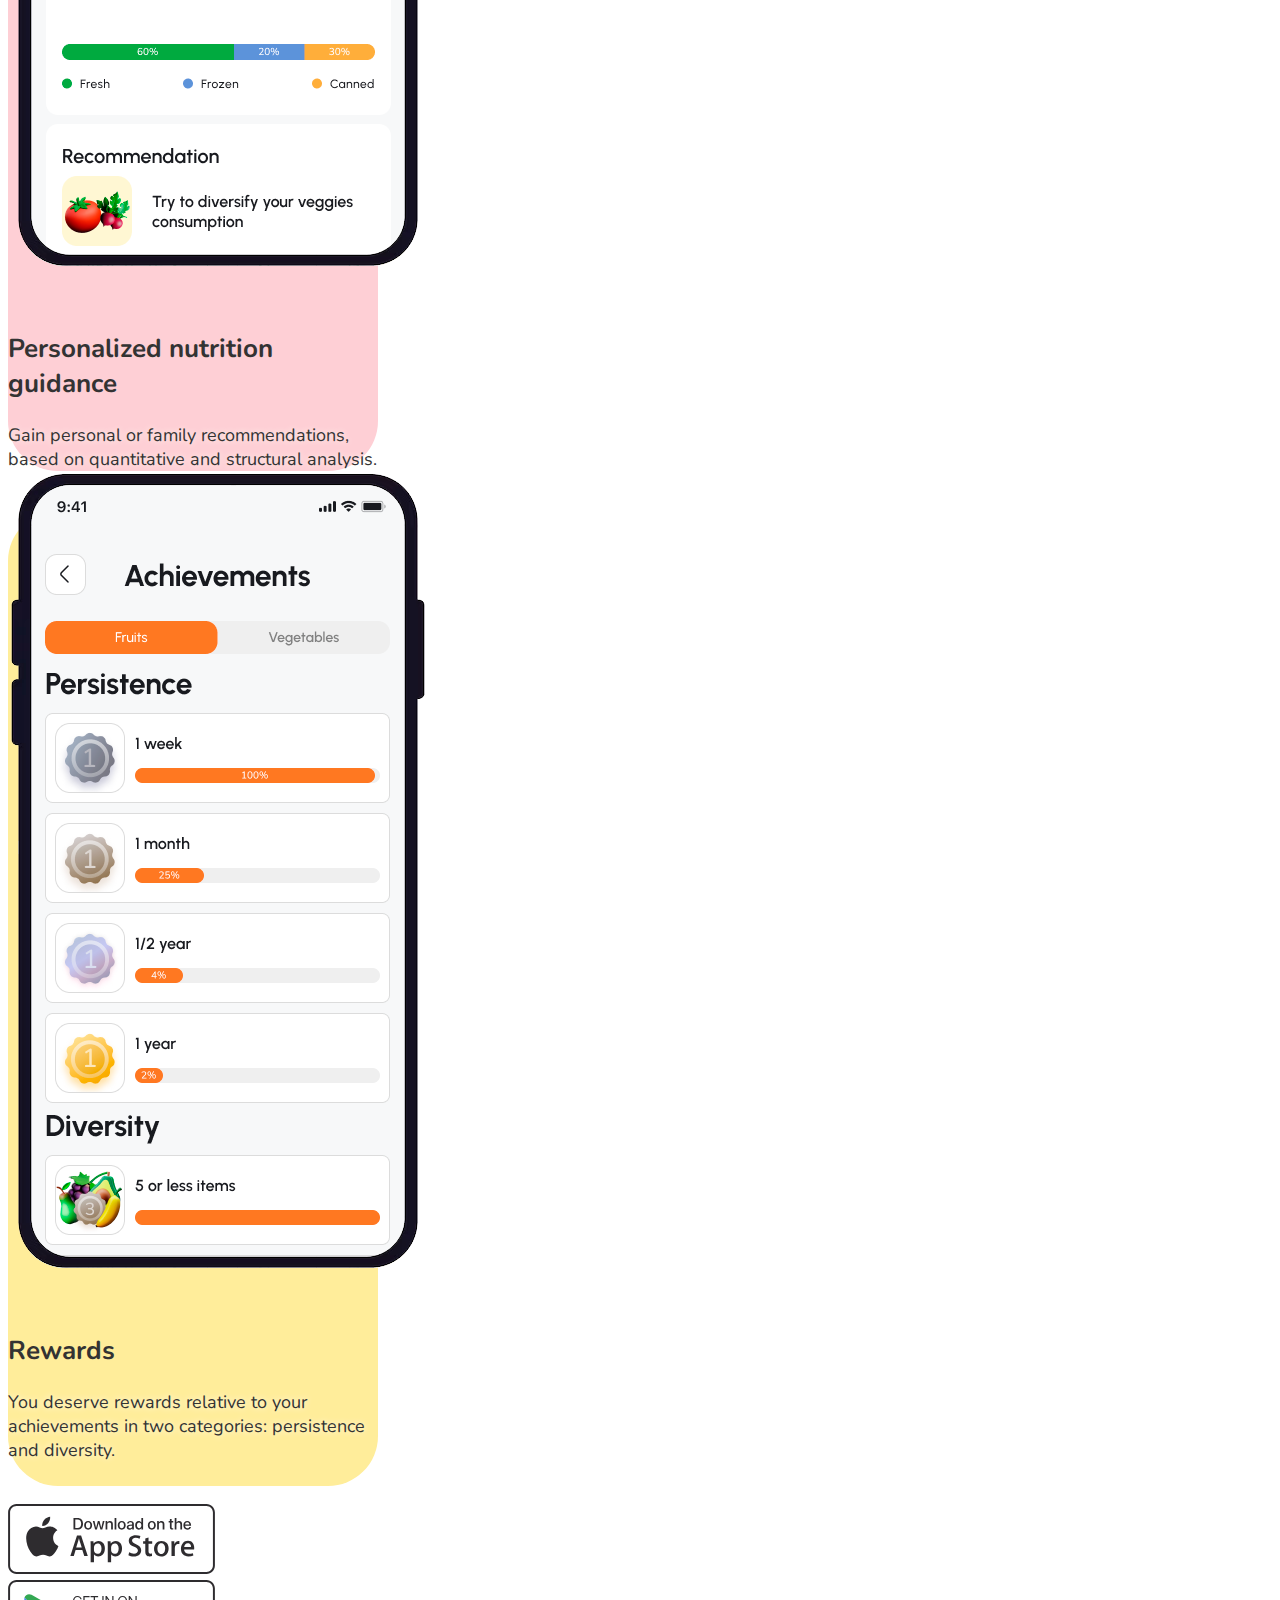
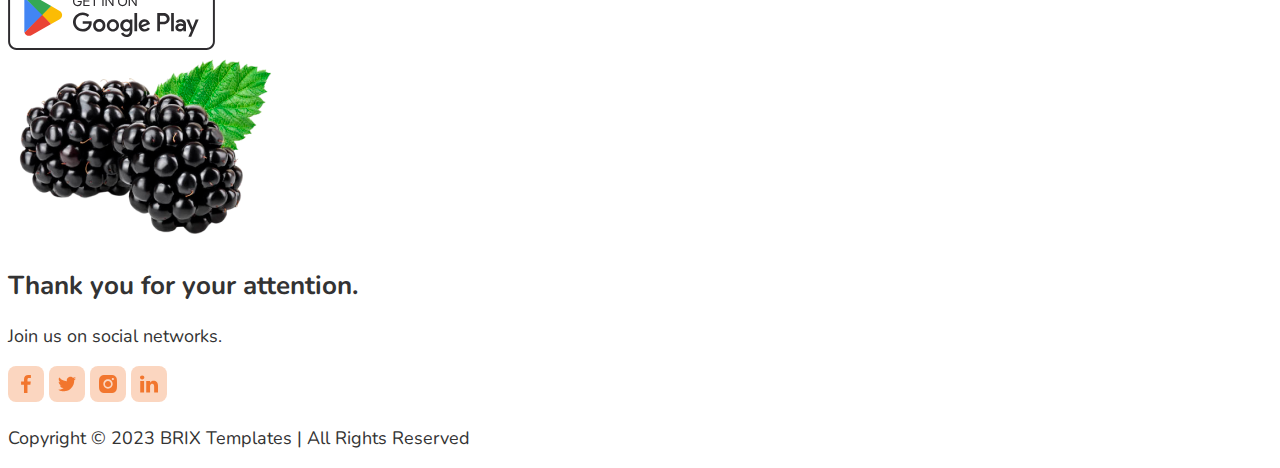
==== commit 9ab651c0: "new app logo" ====
--- a/pages/application.html
+++ b/pages/application.html
@@ -6,7 +6,7 @@
 	<meta http-equiv="X-UA-Compatible" content="IE=edge">
 	<meta name="viewport" content="width=device-width, initial-scale=1.0">
 
-	<title>FRUKTAL</title>
+	<title>VEGGNESS</title>
 
 	<link href="https://cdn.jsdelivr.net/npm/bootstrap@5.2.3/dist/css/bootstrap.min.css" rel="stylesheet"
 		integrity="sha384-rbsA2VBKQhggwzxH7pPCaAqO46MgnOM80zW1RWuH61DGLwZJEdK2Kadq2F9CUG65" crossorigin="anonymous">
@@ -31,7 +31,7 @@
 	<div class="container-xl text-center">
 		<div class=" mt-3 mb-5">
 			<div class="col-xs-12 col-md-6 offset-md-3">
-				<img src="../images/0/LogoH90.svg" alt="VEGGNESS">
+				<img src="../images/0/LogoH90app.svg" alt="veggness">
 			</div>
 		</div>
 		
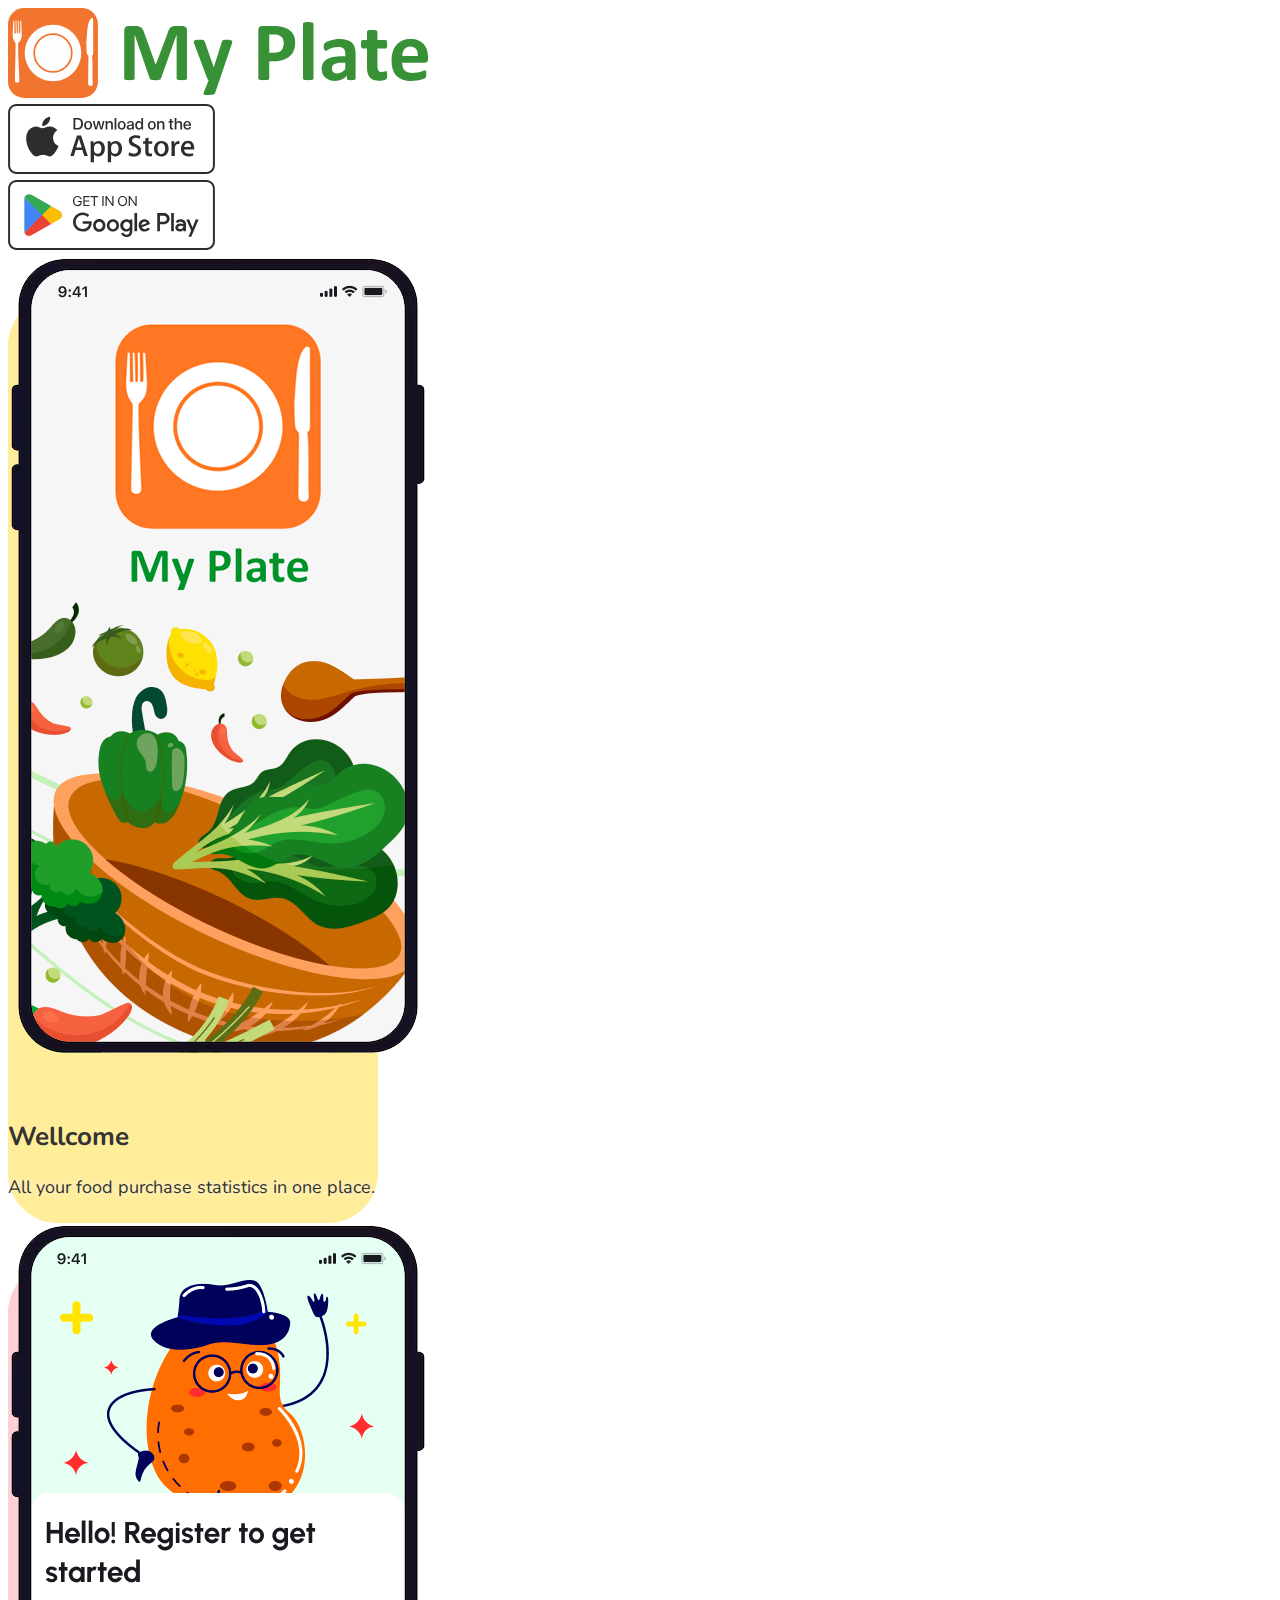
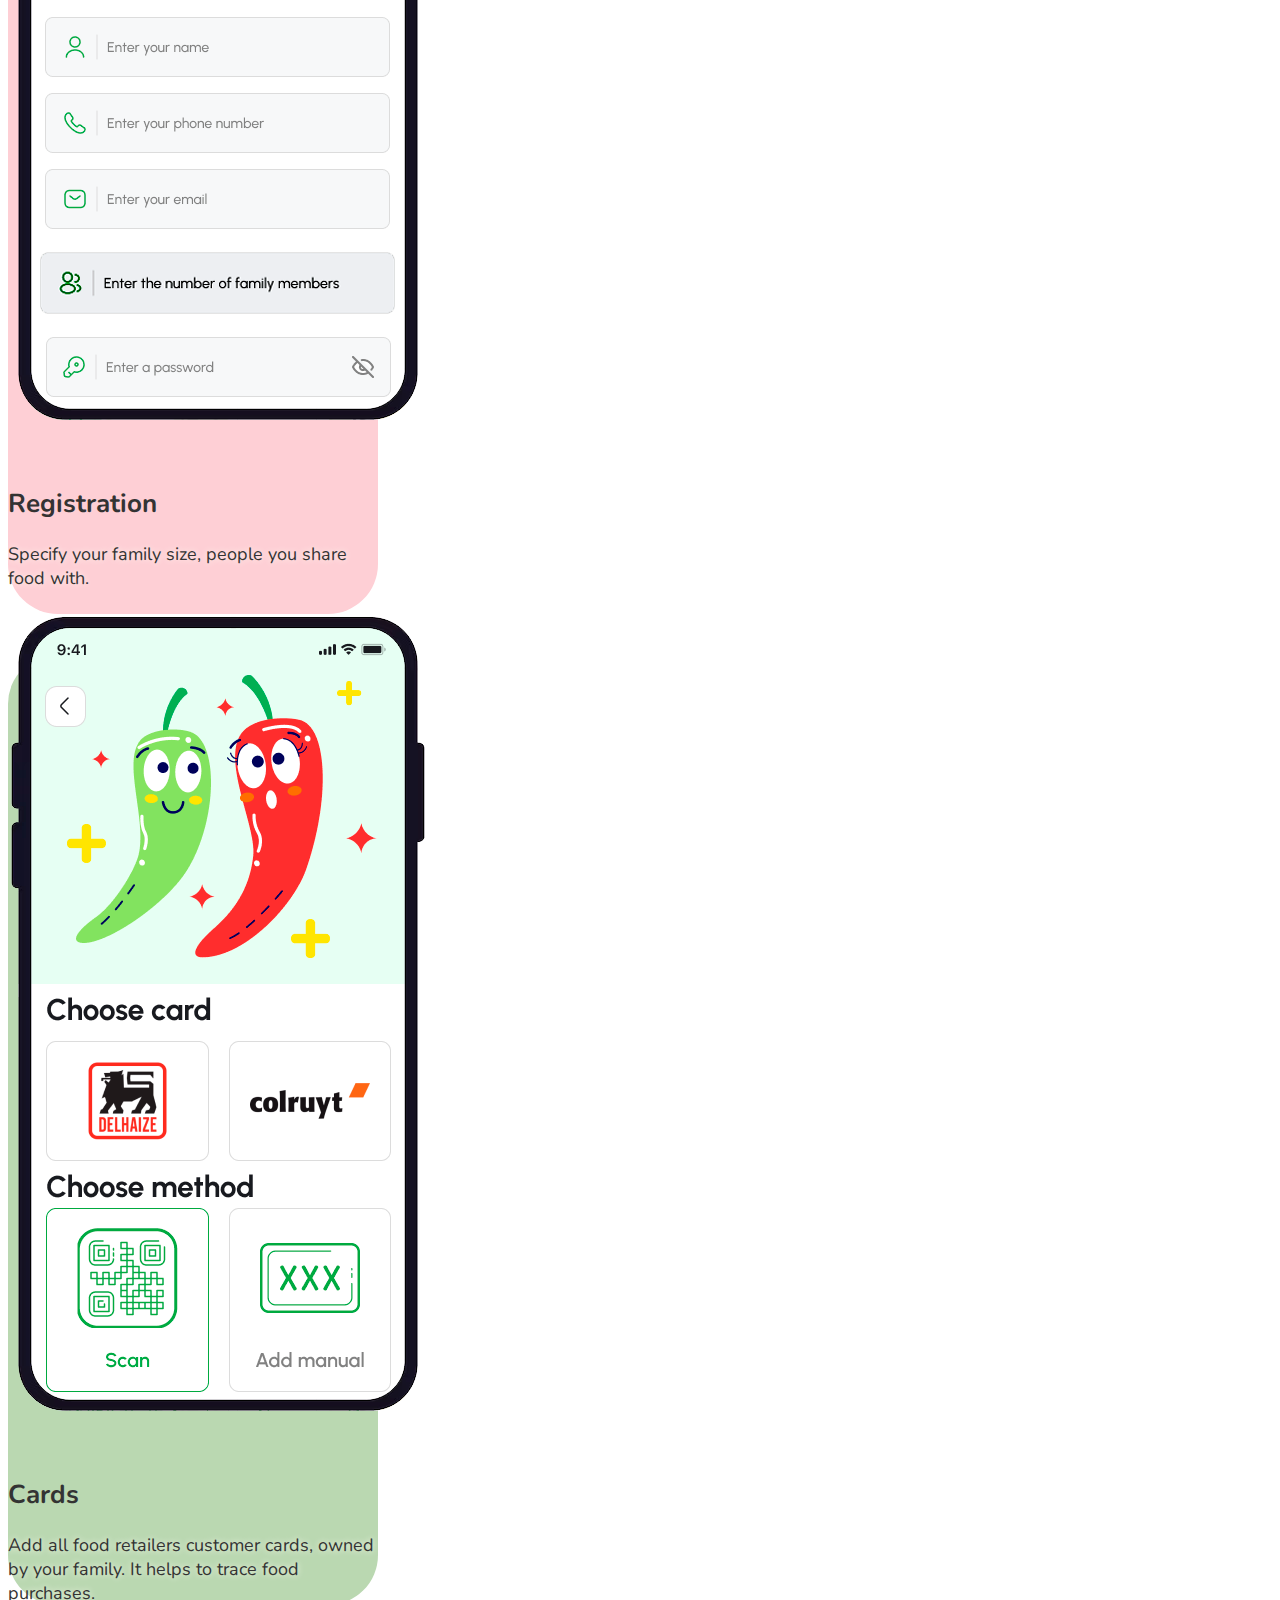
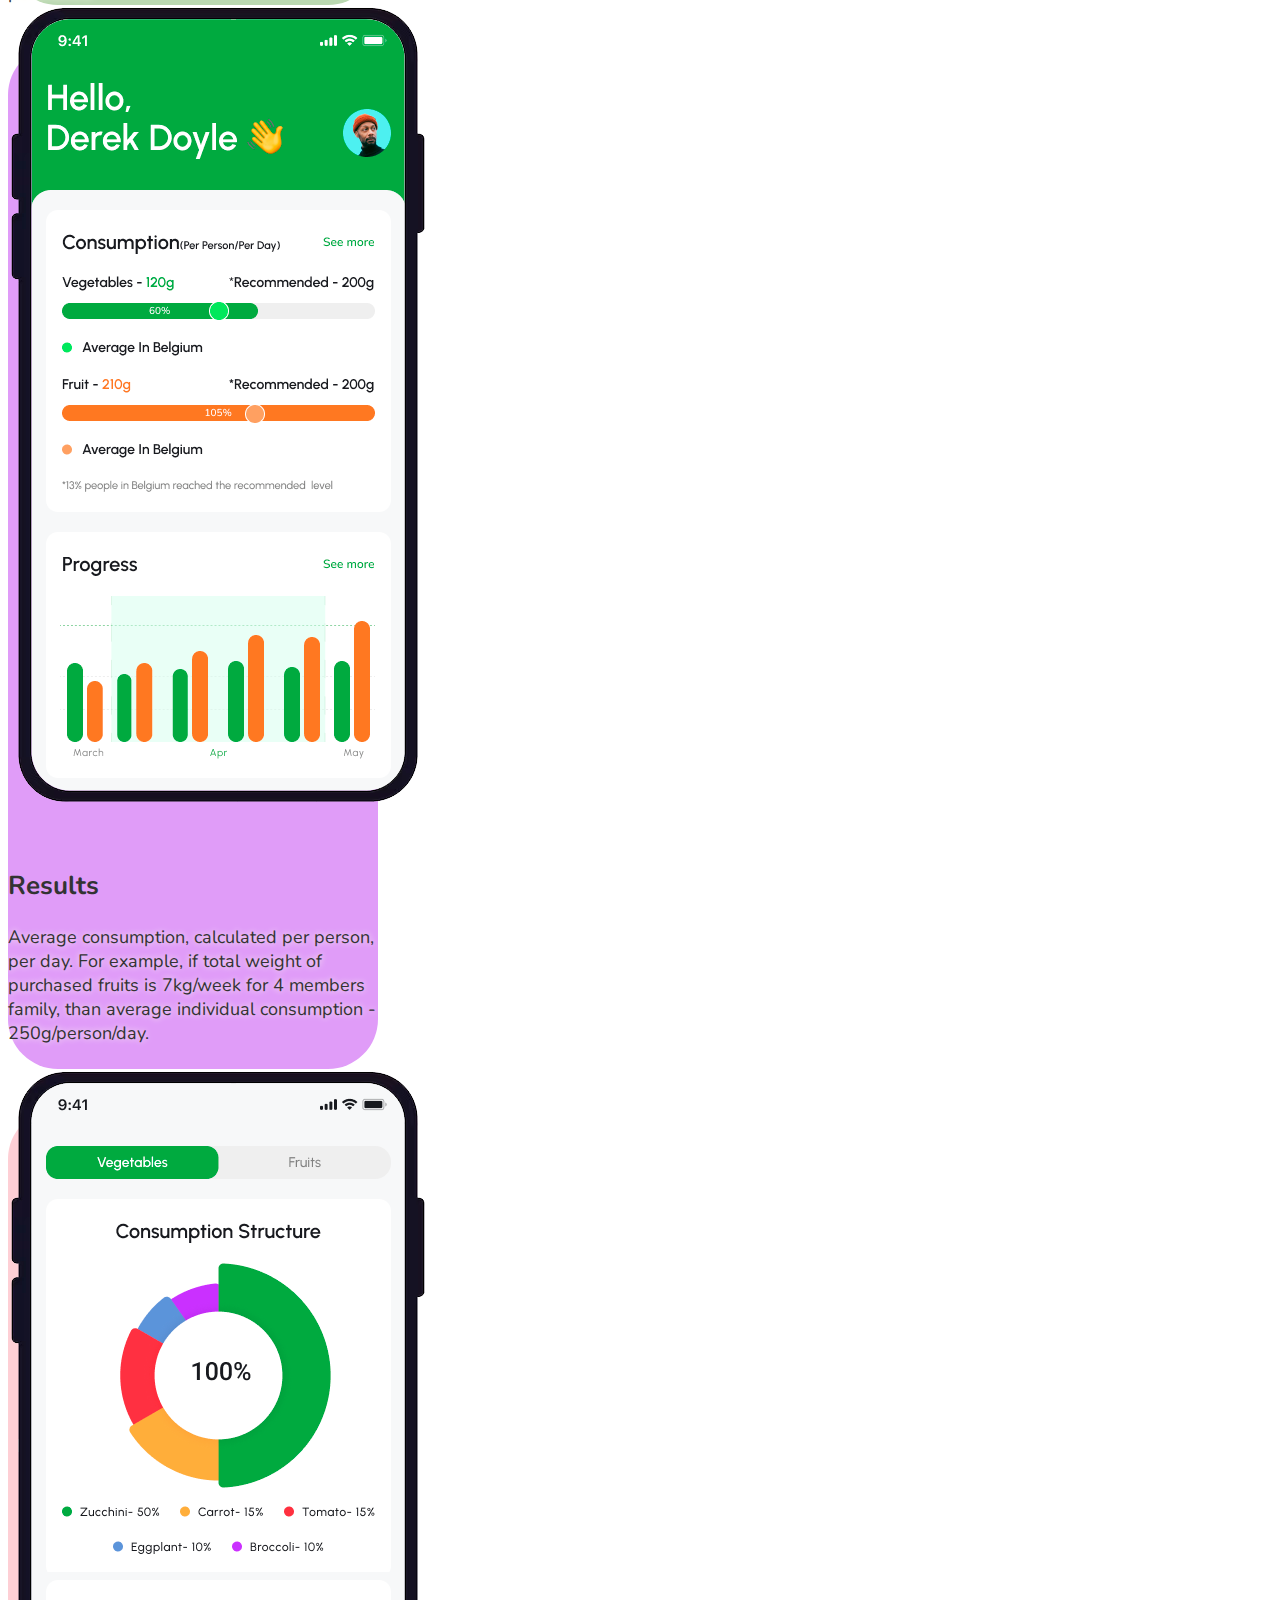
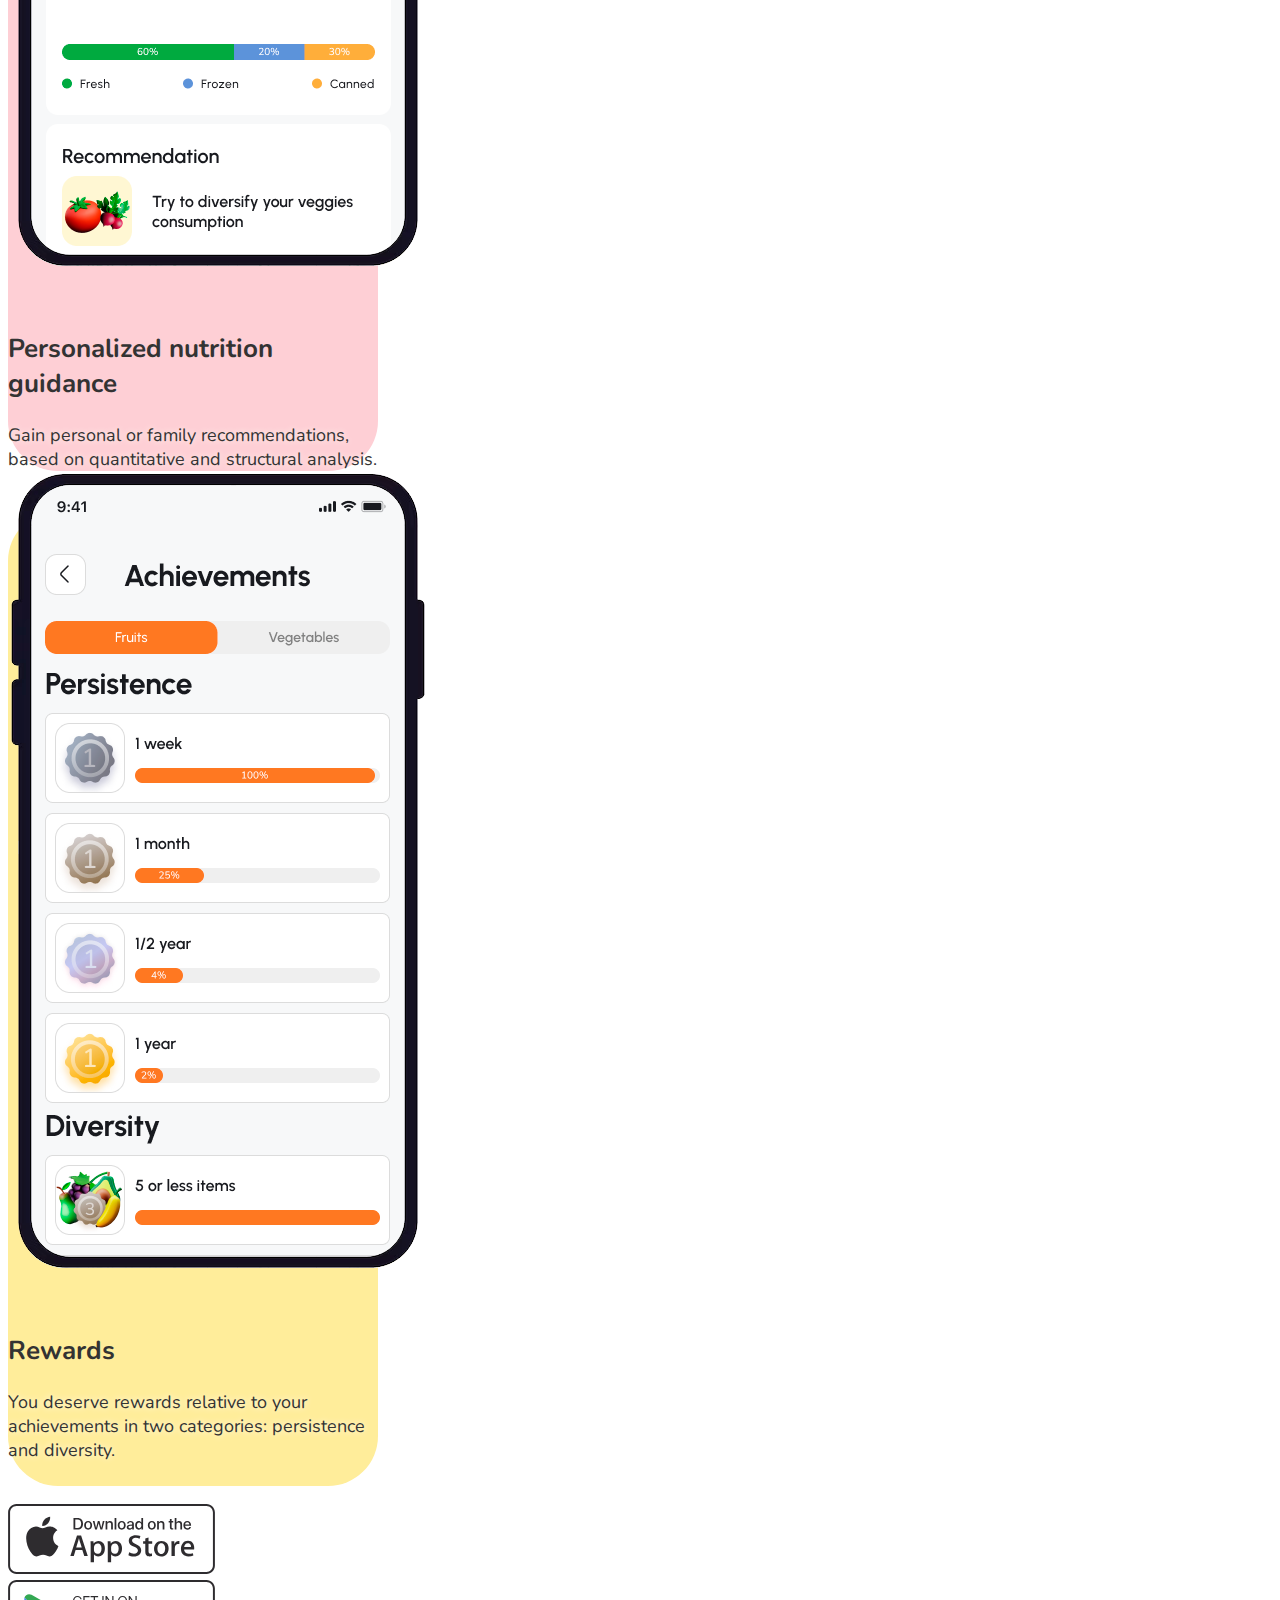
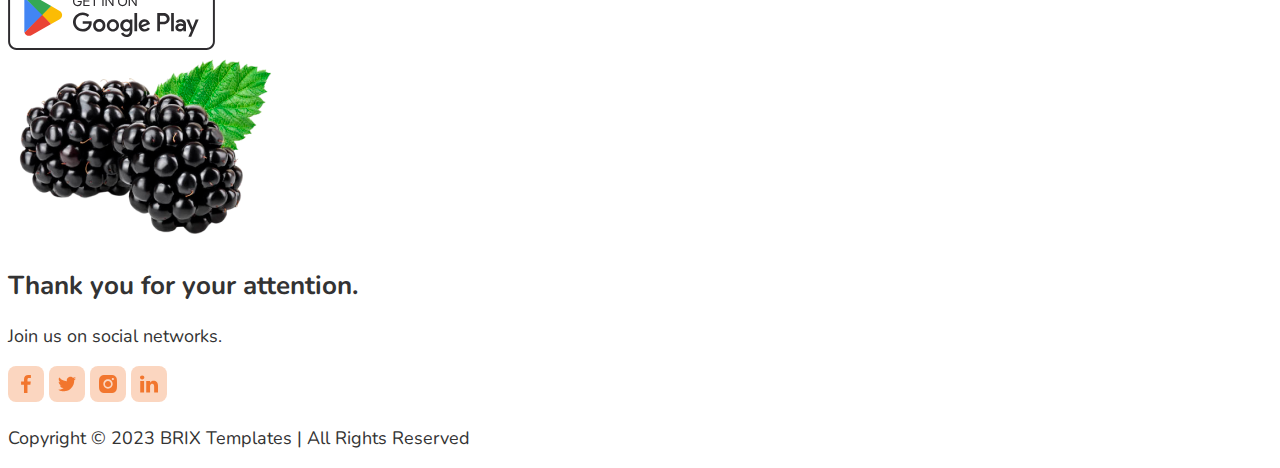
==== commit 8a4067f3: "app logo in fluid" ====
--- a/pages/application.html
+++ b/pages/application.html
@@ -31,7 +31,7 @@
 	<div class="container-xl text-center">
 		<div class=" mt-3 mb-5">
 			<div class="col-xs-12 col-md-6 offset-md-3">
-				<img src="../images/0/LogoH90app.svg" alt="veggness">
+				<img src="../images/0/LogoH90app.svg" class="img-fluid" alt="veggness">
 			</div>
 		</div>
 		
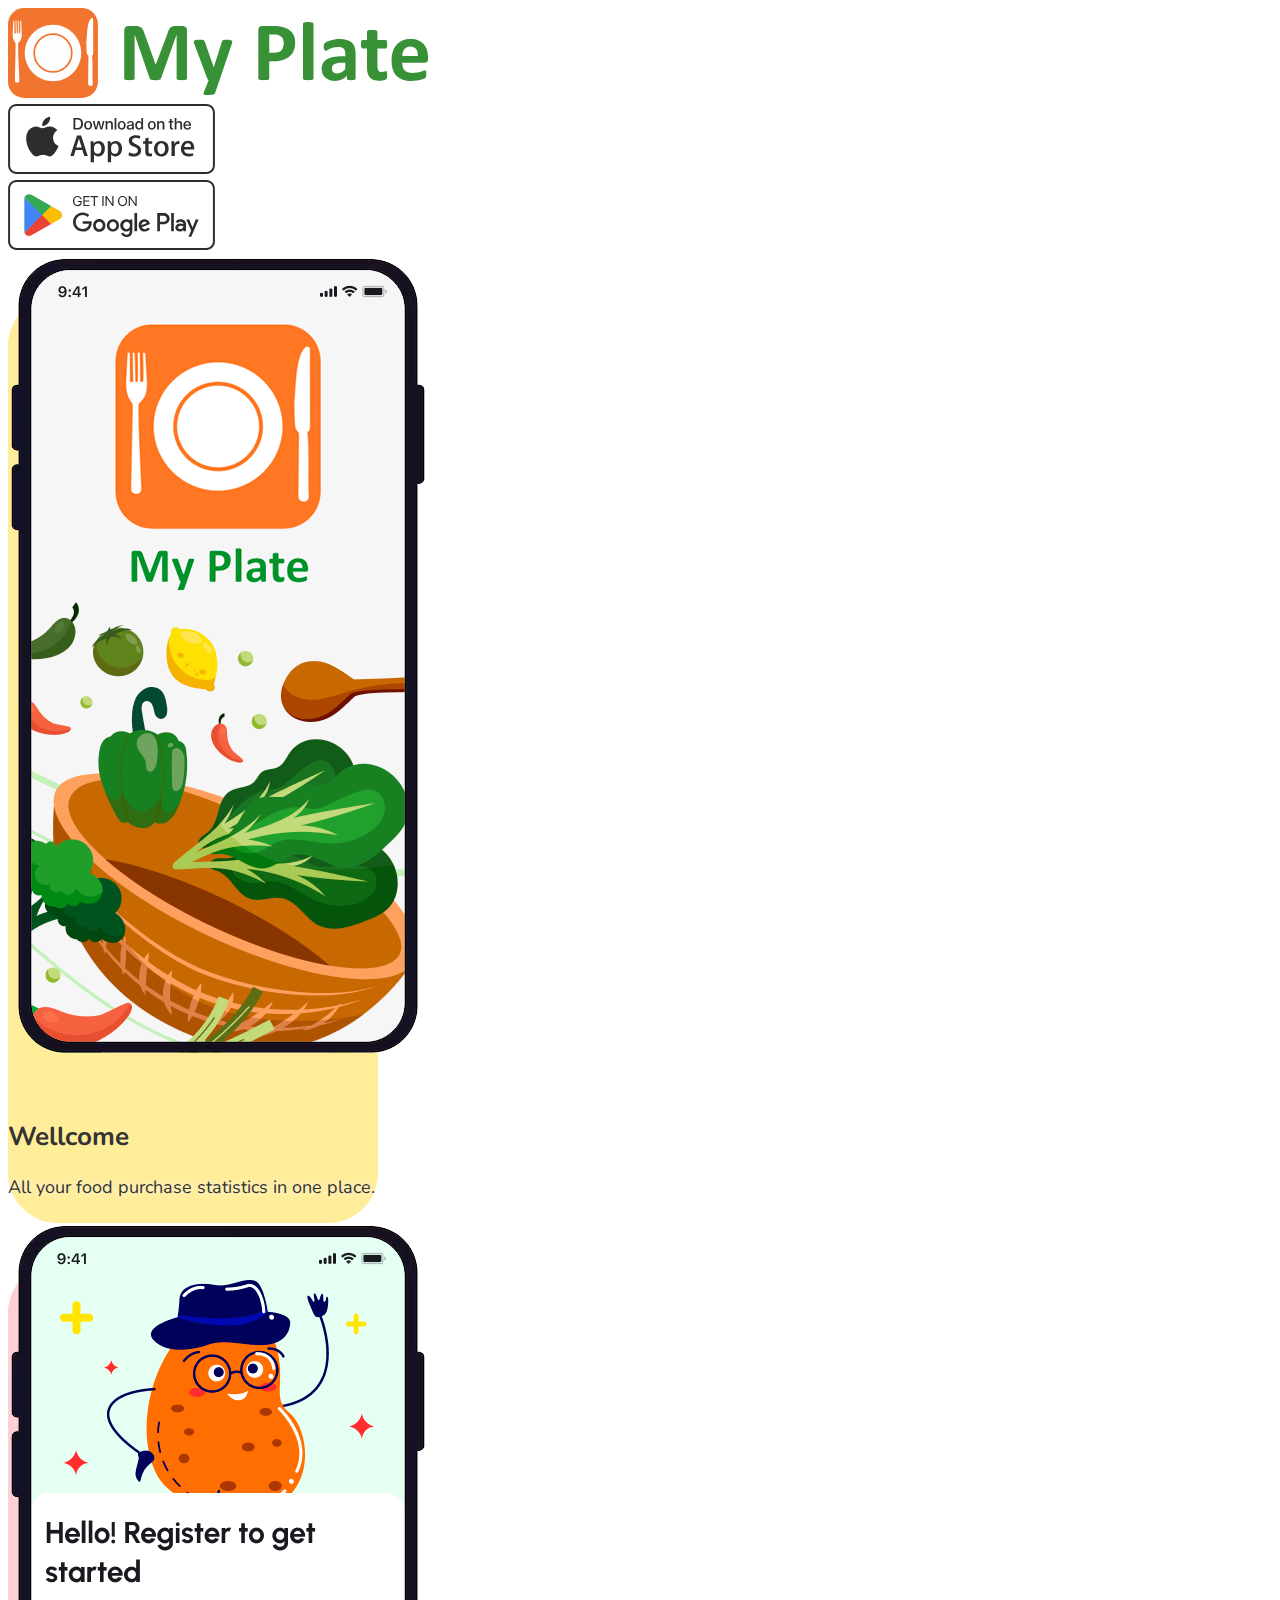
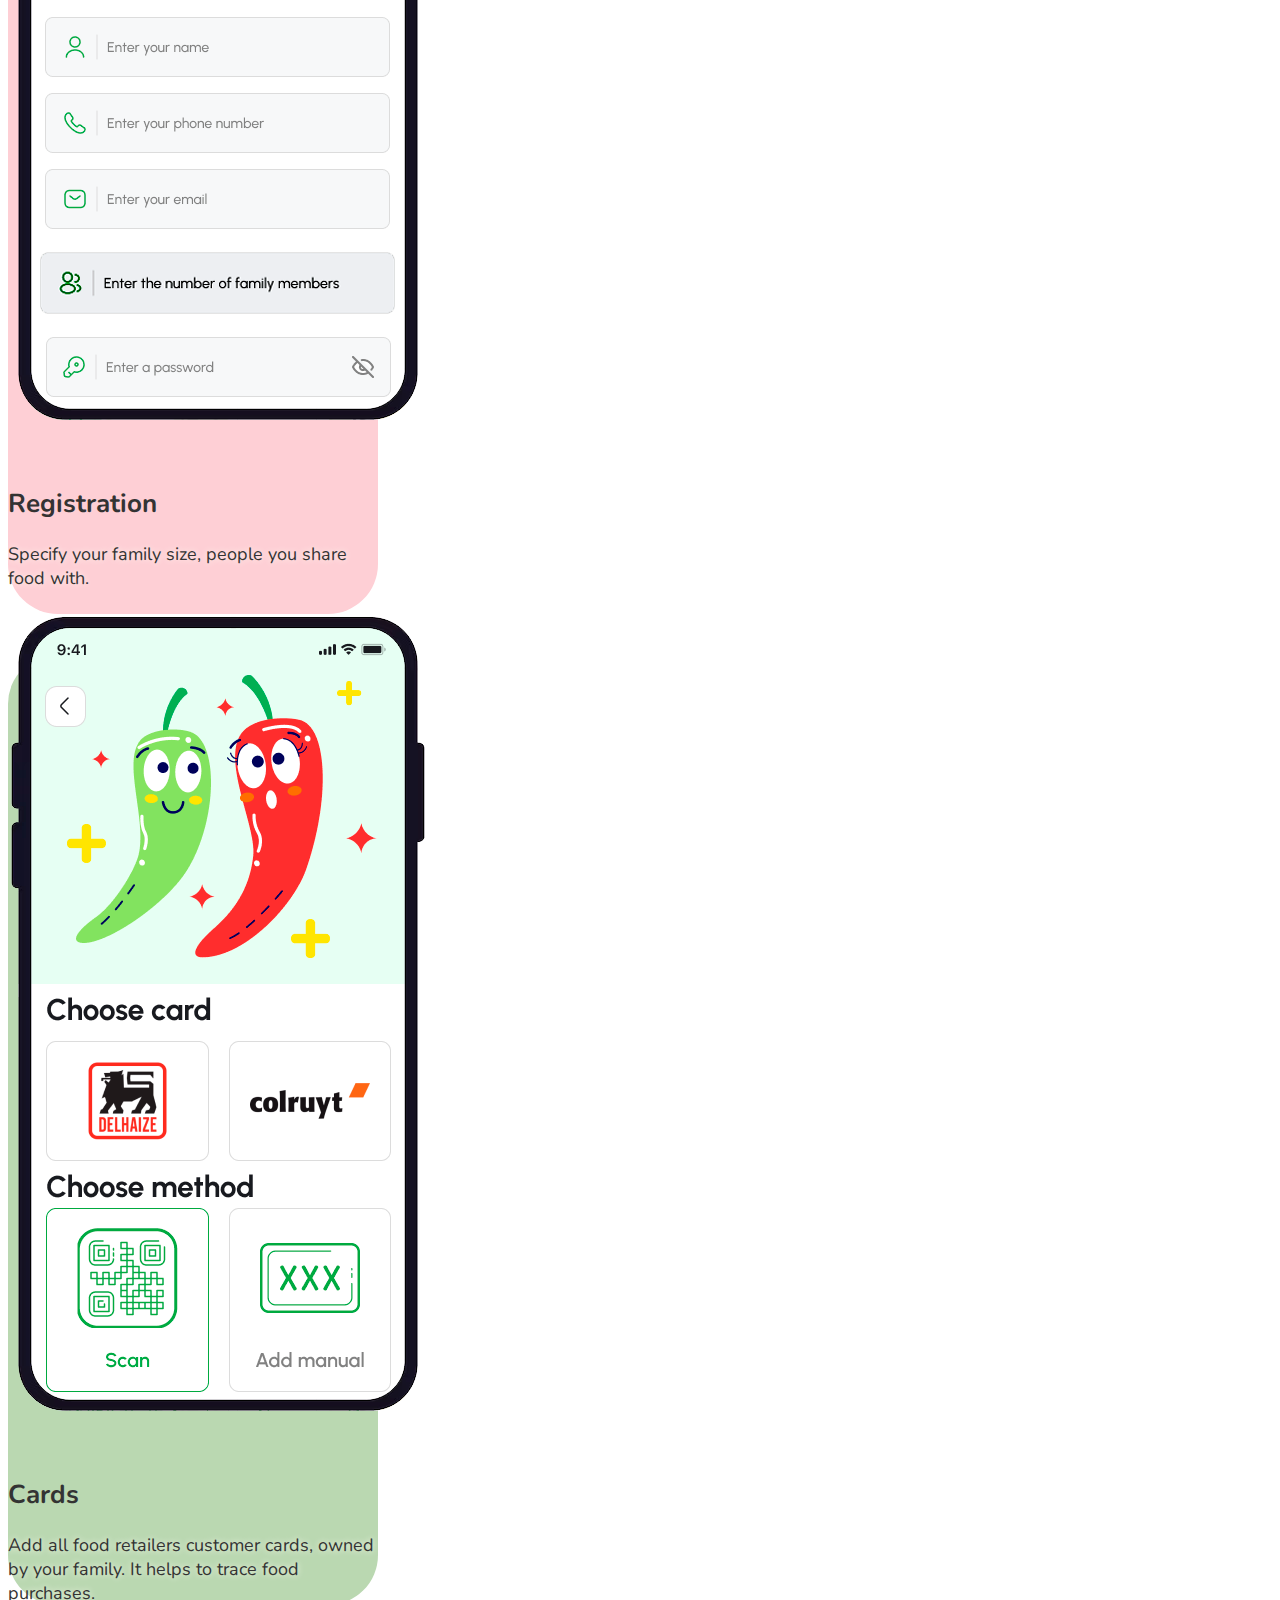
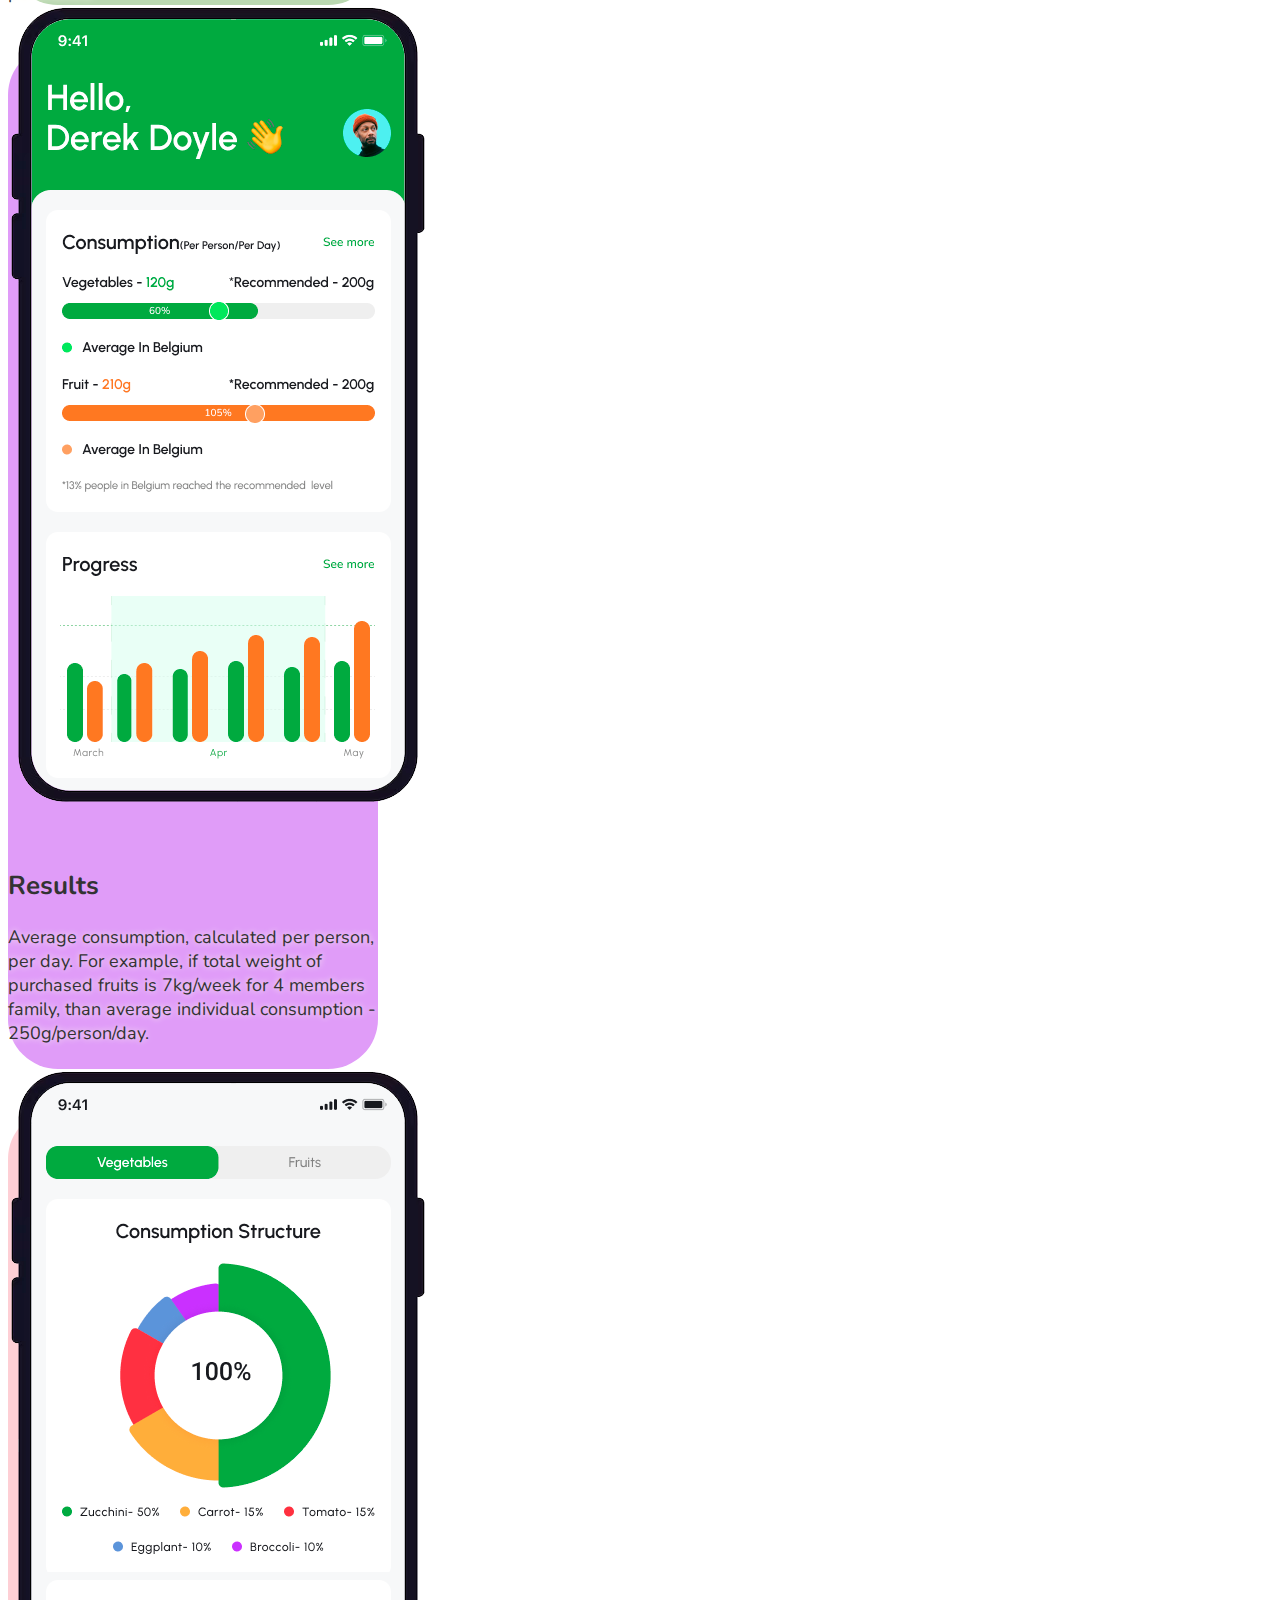
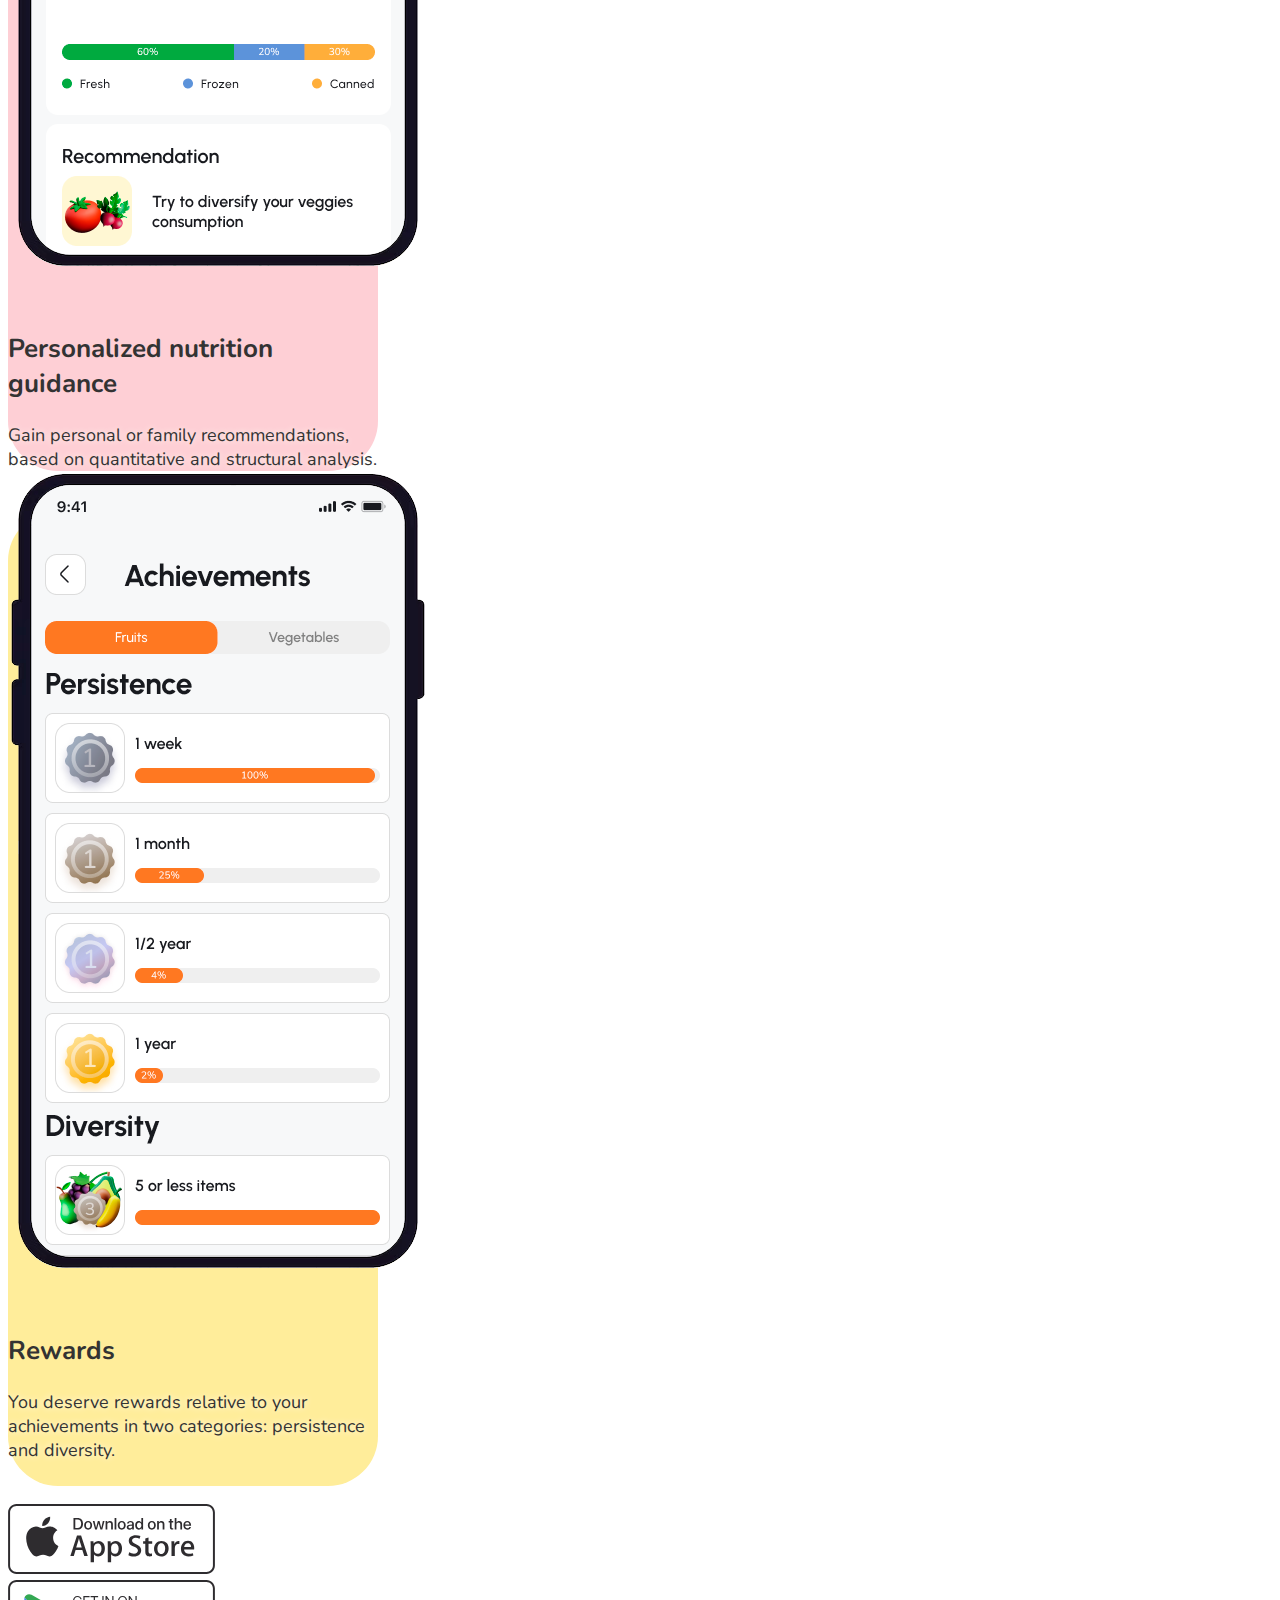
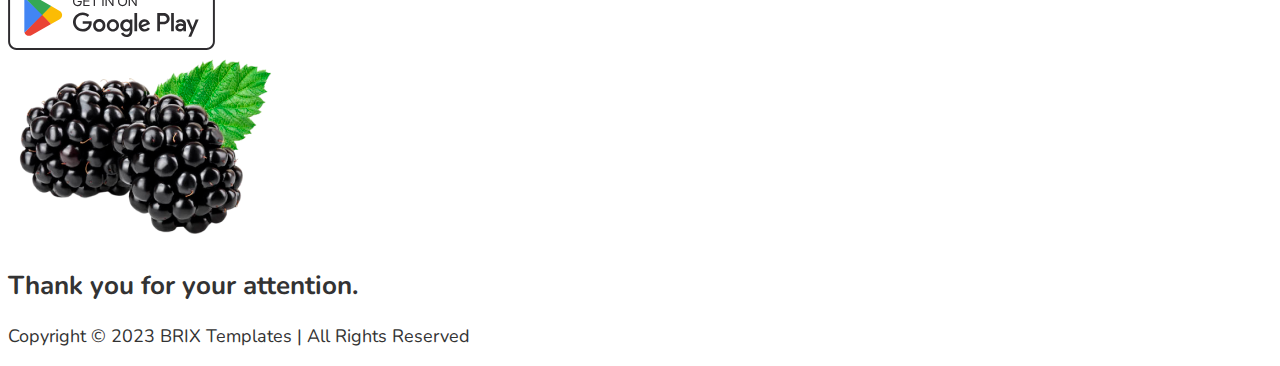
==== commit c9a71b3c: "25/10/2023 new changes" ====
--- a/pages/application.html
+++ b/pages/application.html
@@ -2,6 +2,15 @@
 <html lang="en">
 
 <head>
+		<!-- Google tag (gtag.js) -->
+	<script async src="https://www.googletagmanager.com/gtag/js?id=G-3SJHYYPMC2"></script>
+	<script>
+	window.dataLayer = window.dataLayer || [];
+	function gtag(){dataLayer.push(arguments);}
+	gtag('js', new Date());
+
+	gtag('config', 'G-3SJHYYPMC2');
+	</script>
 	<meta charset="utf-8">
 	<meta http-equiv="X-UA-Compatible" content="IE=edge">
 	<meta name="viewport" content="width=device-width, initial-scale=1.0">
@@ -123,13 +132,6 @@
 				<div class="my-2">
 					<h2>Thank you for your attention.</h2>
 				</div>
-				<p>Join us on social networks.</p>
-				<div class="d-grid gap-4 d-flex">
-					<a href="#"> <img src="../images/footer/socialMediaIcons/Facebook.svg" alt="Facebook"></a>
-					<a href="#"> <img src="../images/footer/socialMediaIcons/Twitter.svg" alt="Twitter"></a>
-					<a href="#"> <img src="../images/footer/socialMediaIcons/Instagram.svg" alt="Instagram"></a>
-					<a href="#"> <img src="../images/footer/socialMediaIcons/LinkedIn.svg" alt="LinkedIn"></a>
-				</div>
 			</div>
 		</div>
 
--- a/css/main.css
+++ b/css/main.css
@@ -5,6 +5,7 @@
     --white-color: #FFFFFF;
     --green-color: #399238;
     --muted-color: #333333;
+    --old-backg-color: #ecffec;
 }
 
 BODY {
@@ -80,7 +81,7 @@
 
 .whiteGradient {
     background-color: var(--backg-color);
-    background: linear-gradient(to top, var(--backg-color) 0%, var(--white-color) 60%, var(--backg-color) 100%);
+    background: linear-gradient(to top, var(--backg-color) 0%, var(--old-backg-color) 60%, var(--backg-color) 100%);
 }
 
 h1 {
@@ -283,6 +284,19 @@
     text-shadow: 0px 0px 6px rgb(250, 248, 238);
 }
 
+#footerButt {
+    background-image: linear-gradient(to top, rgb(255, 255, 255), rgba(255, 255, 255, 0));
+}
+
+#footerOpen {
+    height: 40px;
+}
+
+#footerClose {
+    height: 8px;
+    background-color: var(--backg-color);
+}
+
 figcaption {
     color: var(--backg-color);
 }